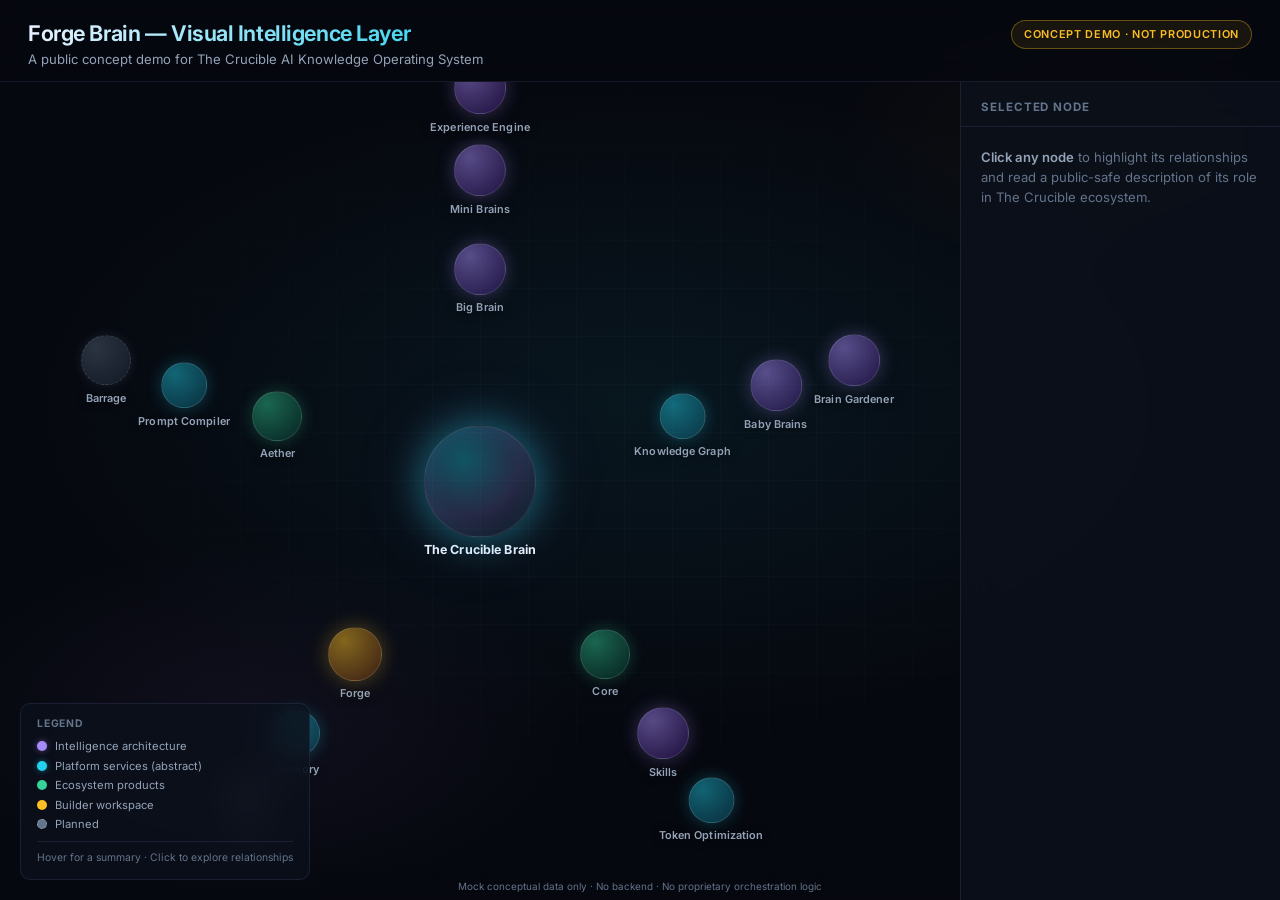
==== demo/index.html @ e29cde66 "docs: add Claude application visual package Co-authored-by: Cursor <cursoragent@cursor.com>" ====
<!DOCTYPE html>
<html lang="en">
<head>
  <meta charset="UTF-8" />
  <meta name="viewport" content="width=device-width, initial-scale=1.0" />
  <meta name="description" content="Forge Brain — public concept demo for The Crucible AI Knowledge Operating System. Front-end visualization only." />
  <title>Forge Brain — Visual Intelligence Layer</title>
  <link rel="preconnect" href="https://fonts.googleapis.com" />
  <link rel="preconnect" href="https://fonts.gstatic.com" crossorigin />
  <link href="https://fonts.googleapis.com/css2?family=Inter:wght@400;500;600;700&display=swap" rel="stylesheet" />
  <link rel="stylesheet" href="styles.css" />
</head>
<body>
  <div class="bg-atmosphere" aria-hidden="true"></div>
  <div class="bg-grid" aria-hidden="true"></div>

  <div class="app">
    <header class="header">
      <div class="header-text">
        <h1>Forge Brain — Visual Intelligence Layer</h1>
        <p class="subtitle">A public concept demo for The Crucible AI Knowledge Operating System</p>
      </div>
      <span class="concept-badge">Concept Demo · Not Production</span>
    </header>

    <main class="main">
      <section class="graph-wrap" id="graph-wrap" aria-label="Crucible Brain knowledge graph">
        <svg id="graph-svg" aria-hidden="true"></svg>
        <div id="nodes-layer"></div>

        <aside class="legend" aria-label="Legend">
          <h3>Legend</h3>
          <div class="legend-items">
            <div class="legend-item"><span class="legend-swatch intelligence"></span> Intelligence architecture</div>
            <div class="legend-item"><span class="legend-swatch services"></span> Platform services (abstract)</div>
            <div class="legend-item"><span class="legend-swatch products"></span> Ecosystem products</div>
            <div class="legend-item"><span class="legend-swatch visual"></span> Builder workspace</div>
            <div class="legend-item"><span class="legend-swatch planned"></span> Planned</div>
          </div>
          <p class="legend-hint">Hover for a summary · Click to explore relationships</p>
        </aside>

        <p class="footer-strip">Mock conceptual data only · No backend · No proprietary orchestration logic</p>
      </section>

      <aside class="panel" aria-label="Node details">
        <div class="panel-header">
          <h2>Selected Node</h2>
        </div>
        <div class="panel-body">
          <div class="panel-empty" id="panel-empty">
            <strong>Click any node</strong> to highlight its relationships and read a public-safe description of its role in The Crucible ecosystem.
          </div>
          <div class="panel-content" id="panel-content">
            <span class="panel-category" id="panel-category"></span>
            <h3 class="panel-title" id="panel-title"></h3>
            <p class="panel-desc" id="panel-desc"></p>
            <div class="panel-section">
              <h4>Connected Concepts</h4>
              <ul class="rel-list" id="rel-list"></ul>
            </div>
            <p class="panel-disclaimer">
              This panel describes product vision at a high level. Implementation details, orchestration logic, and production systems are not included in this public demo.
            </p>
          </div>
        </div>
      </aside>
    </main>
  </div>

  <div class="tooltip" id="tooltip" role="tooltip"></div>
  <script src="script.js"></script>
</body>
</html>
---- demo/styles.css ----
:root {
  --bg-deep: #06080f;
  --bg-panel: rgba(12, 16, 28, 0.82);
  --bg-panel-border: rgba(120, 140, 200, 0.14);
  --text-primary: #eef2ff;
  --text-secondary: #94a3b8;
  --text-muted: #64748b;
  --accent-cyan: #22d3ee;
  --accent-violet: #a78bfa;
  --accent-amber: #fbbf24;
  --accent-rose: #fb7185;
  --accent-emerald: #34d399;
  --glow-cyan: rgba(34, 211, 238, 0.45);
  --glow-violet: rgba(167, 139, 250, 0.45);
  --font-sans: "Inter", ui-sans-serif, system-ui, -apple-system, sans-serif;
  --font-mono: "JetBrains Mono", ui-monospace, monospace;
}

*,
*::before,
*::after {
  box-sizing: border-box;
  margin: 0;
  padding: 0;
}

html,
body {
  height: 100%;
  overflow: hidden;
}

body {
  font-family: var(--font-sans);
  background: var(--bg-deep);
  color: var(--text-primary);
  -webkit-font-smoothing: antialiased;
}

/* Background atmosphere */
.bg-atmosphere {
  position: fixed;
  inset: 0;
  z-index: 0;
  background:
    radial-gradient(ellipse 80% 60% at 50% 45%, rgba(34, 211, 238, 0.07) 0%, transparent 60%),
    radial-gradient(ellipse 50% 40% at 20% 80%, rgba(167, 139, 250, 0.06) 0%, transparent 50%),
    radial-gradient(ellipse 40% 30% at 85% 15%, rgba(251, 191, 36, 0.04) 0%, transparent 50%),
    var(--bg-deep);
  pointer-events: none;
}

.bg-grid {
  position: fixed;
  inset: 0;
  z-index: 0;
  background-image:
    linear-gradient(rgba(148, 163, 184, 0.03) 1px, transparent 1px),
    linear-gradient(90deg, rgba(148, 163, 184, 0.03) 1px, transparent 1px);
  background-size: 48px 48px;
  mask-image: radial-gradient(ellipse 70% 70% at 50% 50%, black 20%, transparent 75%);
  pointer-events: none;
}

.app {
  position: relative;
  z-index: 1;
  display: grid;
  grid-template-rows: auto 1fr;
  height: 100vh;
}

/* Header */
.header {
  display: flex;
  align-items: flex-start;
  justify-content: space-between;
  gap: 1.5rem;
  padding: 1.25rem 1.75rem 0.75rem;
  border-bottom: 1px solid var(--bg-panel-border);
  backdrop-filter: blur(12px);
  background: rgba(6, 8, 15, 0.6);
}

.header-text h1 {
  font-size: 1.35rem;
  font-weight: 650;
  letter-spacing: -0.02em;
  background: linear-gradient(135deg, var(--text-primary) 0%, var(--accent-cyan) 100%);
  -webkit-background-clip: text;
  -webkit-text-fill-color: transparent;
  background-clip: text;
}

.header-text .subtitle {
  margin-top: 0.25rem;
  font-size: 0.82rem;
  color: var(--text-secondary);
  max-width: 36rem;
  line-height: 1.45;
}

.concept-badge {
  flex-shrink: 0;
  padding: 0.4rem 0.75rem;
  border-radius: 999px;
  font-size: 0.68rem;
  font-weight: 600;
  letter-spacing: 0.06em;
  text-transform: uppercase;
  color: var(--accent-amber);
  border: 1px solid rgba(251, 191, 36, 0.35);
  background: rgba(251, 191, 36, 0.08);
}

/* Main layout */
.main {
  display: grid;
  grid-template-columns: 1fr 320px;
  min-height: 0;
  overflow: hidden;
}

/* Graph area */
.graph-wrap {
  position: relative;
  min-height: 0;
  overflow: hidden;
}

#graph-svg {
  position: absolute;
  inset: 0;
  width: 100%;
  height: 100%;
  pointer-events: none;
}

.graph-svg line {
  stroke: rgba(148, 163, 184, 0.12);
  stroke-width: 1;
  transition: stroke 0.35s ease, stroke-width 0.35s ease, opacity 0.35s ease;
}

.graph-svg line.highlighted {
  stroke: var(--accent-cyan);
  stroke-width: 1.5;
  opacity: 0.85;
  filter: drop-shadow(0 0 4px var(--glow-cyan));
}

.graph-svg line.dimmed {
  opacity: 0.06;
}

#nodes-layer {
  position: absolute;
  inset: 0;
}

/* Nodes */
.node {
  position: absolute;
  transform: translate(-50%, -50%);
  cursor: pointer;
  z-index: 2;
  transition: z-index 0s;
}

.node.selected {
  z-index: 10;
}

.node-inner {
  position: relative;
  display: flex;
  flex-direction: column;
  align-items: center;
  gap: 0.35rem;
  transition: transform 0.35s cubic-bezier(0.34, 1.56, 0.64, 1);
}

.node:hover .node-inner,
.node.selected .node-inner {
  transform: scale(1.08);
}

.node-orb {
  position: relative;
  border-radius: 50%;
  display: flex;
  align-items: center;
  justify-content: center;
  border: 1px solid rgba(255, 255, 255, 0.12);
  transition: box-shadow 0.35s ease, border-color 0.35s ease;
}

.node-orb::before {
  content: "";
  position: absolute;
  inset: -4px;
  border-radius: 50%;
  opacity: 0;
  transition: opacity 0.35s ease;
}

.node:hover .node-orb::before,
.node.selected .node-orb::before {
  opacity: 1;
}

.node-label {
  font-size: 0.68rem;
  font-weight: 600;
  text-align: center;
  color: var(--text-secondary);
  white-space: nowrap;
  letter-spacing: 0.01em;
  transition: color 0.3s ease;
  text-shadow: 0 1px 8px rgba(0, 0, 0, 0.8);
}

.node:hover .node-label,
.node.selected .node-label {
  color: var(--text-primary);
}

.node.dimmed {
  opacity: 0.28;
  pointer-events: none;
}

.node.dimmed .node-inner {
  transform: scale(0.92);
}

/* Center hub */
.node.hub .node-orb {
  width: 112px;
  height: 112px;
  background: radial-gradient(circle at 35% 30%, rgba(34, 211, 238, 0.35), rgba(167, 139, 250, 0.2) 55%, rgba(6, 8, 15, 0.9) 100%);
  box-shadow:
    0 0 40px var(--glow-cyan),
    0 0 80px rgba(167, 139, 250, 0.15),
    inset 0 0 24px rgba(34, 211, 238, 0.12);
  animation: hub-pulse 4s ease-in-out infinite;
}

.node.hub .node-orb::before {
  box-shadow: 0 0 30px var(--glow-violet);
}

.node.hub .node-label {
  font-size: 0.78rem;
  font-weight: 700;
  color: var(--text-primary);
  max-width: 140px;
  white-space: normal;
  line-height: 1.25;
}

@keyframes hub-pulse {
  0%, 100% { box-shadow: 0 0 40px var(--glow-cyan), 0 0 80px rgba(167, 139, 250, 0.15), inset 0 0 24px rgba(34, 211, 238, 0.12); }
  50% { box-shadow: 0 0 55px var(--glow-cyan), 0 0 100px rgba(167, 139, 250, 0.22), inset 0 0 32px rgba(34, 211, 238, 0.18); }
}

/* Category sizes & colors */
.node.intelligence .node-orb {
  width: 52px;
  height: 52px;
  background: radial-gradient(circle at 30% 25%, rgba(167, 139, 250, 0.5), rgba(76, 29, 149, 0.35) 100%);
  box-shadow: 0 0 18px rgba(167, 139, 250, 0.3);
}

.node.intelligence .node-orb::before {
  box-shadow: 0 0 16px var(--glow-violet);
}

.node.services .node-orb {
  width: 46px;
  height: 46px;
  background: radial-gradient(circle at 30% 25%, rgba(34, 211, 238, 0.45), rgba(14, 116, 144, 0.35) 100%);
  box-shadow: 0 0 16px rgba(34, 211, 238, 0.25);
}

.node.services .node-orb::before {
  box-shadow: 0 0 14px var(--glow-cyan);
}

.node.products .node-orb {
  width: 50px;
  height: 50px;
  background: radial-gradient(circle at 30% 25%, rgba(52, 211, 153, 0.45), rgba(6, 78, 59, 0.35) 100%);
  box-shadow: 0 0 16px rgba(52, 211, 153, 0.25);
}

.node.products .node-orb::before {
  box-shadow: 0 0 14px rgba(52, 211, 153, 0.4);
}

.node.products.planned .node-orb {
  background: radial-gradient(circle at 30% 25%, rgba(100, 116, 139, 0.4), rgba(30, 41, 59, 0.5) 100%);
  box-shadow: 0 0 12px rgba(100, 116, 139, 0.2);
  border-style: dashed;
}

.node.visual .node-orb {
  width: 54px;
  height: 54px;
  background: radial-gradient(circle at 30% 25%, rgba(251, 191, 36, 0.5), rgba(146, 64, 14, 0.35) 100%);
  box-shadow: 0 0 20px rgba(251, 191, 36, 0.3);
}

.node.visual .node-orb::before {
  box-shadow: 0 0 16px rgba(251, 191, 36, 0.35);
}

.node.selected .node-orb {
  border-color: rgba(255, 255, 255, 0.35);
}

/* Float animation */
.node.float-a { animation: float-a 7s ease-in-out infinite; }
.node.float-b { animation: float-b 8.5s ease-in-out infinite; }
.node.float-c { animation: float-c 6.5s ease-in-out infinite; }

@keyframes float-a {
  0%, 100% { margin-top: 0; margin-left: 0; }
  50% { margin-top: -6px; margin-left: 4px; }
}

@keyframes float-b {
  0%, 100% { margin-top: 0; margin-left: 0; }
  50% { margin-top: 5px; margin-left: -5px; }
}

@keyframes float-c {
  0%, 100% { margin-top: 0; margin-left: 0; }
  33% { margin-top: -4px; margin-left: -3px; }
  66% { margin-top: 4px; margin-left: 3px; }
}

/* Tooltip */
.tooltip {
  position: fixed;
  z-index: 100;
  max-width: 260px;
  padding: 0.6rem 0.85rem;
  border-radius: 8px;
  font-size: 0.75rem;
  line-height: 1.45;
  color: var(--text-primary);
  background: rgba(15, 20, 35, 0.95);
  border: 1px solid var(--bg-panel-border);
  box-shadow: 0 8px 32px rgba(0, 0, 0, 0.5);
  pointer-events: none;
  opacity: 0;
  transform: translateY(4px);
  transition: opacity 0.2s ease, transform 0.2s ease;
}

.tooltip.visible {
  opacity: 1;
  transform: translateY(0);
}

/* Legend */
.legend {
  position: absolute;
  bottom: 1.25rem;
  left: 1.25rem;
  z-index: 5;
  padding: 0.85rem 1rem;
  border-radius: 10px;
  background: var(--bg-panel);
  border: 1px solid var(--bg-panel-border);
  backdrop-filter: blur(16px);
  font-size: 0.7rem;
}

.legend h3 {
  font-size: 0.65rem;
  font-weight: 700;
  text-transform: uppercase;
  letter-spacing: 0.08em;
  color: var(--text-muted);
  margin-bottom: 0.55rem;
}

.legend-items {
  display: flex;
  flex-direction: column;
  gap: 0.35rem;
}

.legend-item {
  display: flex;
  align-items: center;
  gap: 0.5rem;
  color: var(--text-secondary);
}

.legend-swatch {
  width: 10px;
  height: 10px;
  border-radius: 50%;
  flex-shrink: 0;
}

.legend-swatch.intelligence { background: var(--accent-violet); box-shadow: 0 0 6px var(--glow-violet); }
.legend-swatch.services { background: var(--accent-cyan); box-shadow: 0 0 6px var(--glow-cyan); }
.legend-swatch.products { background: var(--accent-emerald); }
.legend-swatch.visual { background: var(--accent-amber); }
.legend-swatch.planned { background: var(--text-muted); border: 1px dashed rgba(255,255,255,0.3); }

.legend-hint {
  margin-top: 0.6rem;
  padding-top: 0.55rem;
  border-top: 1px solid var(--bg-panel-border);
  color: var(--text-muted);
  font-size: 0.65rem;
  line-height: 1.4;
}

/* Side panel */
.panel {
  display: flex;
  flex-direction: column;
  border-left: 1px solid var(--bg-panel-border);
  background: var(--bg-panel);
  backdrop-filter: blur(20px);
  min-height: 0;
  overflow: hidden;
}

.panel-header {
  padding: 1.1rem 1.25rem 0.75rem;
  border-bottom: 1px solid var(--bg-panel-border);
}

.panel-header h2 {
  font-size: 0.72rem;
  font-weight: 700;
  text-transform: uppercase;
  letter-spacing: 0.08em;
  color: var(--text-muted);
}

.panel-body {
  flex: 1;
  overflow-y: auto;
  padding: 1.25rem;
}

.panel-empty {
  color: var(--text-muted);
  font-size: 0.82rem;
  line-height: 1.55;
}

.panel-empty strong {
  color: var(--text-secondary);
  font-weight: 600;
}

.panel-content {
  display: none;
}

.panel-content.active {
  display: block;
  animation: panel-in 0.35s ease;
}

@keyframes panel-in {
  from { opacity: 0; transform: translateY(6px); }
  to { opacity: 1; transform: translateY(0); }
}

.panel-category {
  display: inline-block;
  padding: 0.2rem 0.55rem;
  border-radius: 4px;
  font-size: 0.62rem;
  font-weight: 700;
  text-transform: uppercase;
  letter-spacing: 0.06em;
  margin-bottom: 0.65rem;
}

.panel-category.intelligence { background: rgba(167, 139, 250, 0.15); color: var(--accent-violet); }
.panel-category.services { background: rgba(34, 211, 238, 0.12); color: var(--accent-cyan); }
.panel-category.products { background: rgba(52, 211, 153, 0.12); color: var(--accent-emerald); }
.panel-category.visual { background: rgba(251, 191, 36, 0.12); color: var(--accent-amber); }
.panel-category.hub { background: rgba(34, 211, 238, 0.12); color: var(--accent-cyan); }

.panel-title {
  font-size: 1.15rem;
  font-weight: 650;
  letter-spacing: -0.02em;
  margin-bottom: 0.75rem;
}

.panel-desc {
  font-size: 0.82rem;
  line-height: 1.6;
  color: var(--text-secondary);
  margin-bottom: 1.25rem;
}

.panel-section h4 {
  font-size: 0.68rem;
  font-weight: 700;
  text-transform: uppercase;
  letter-spacing: 0.07em;
  color: var(--text-muted);
  margin-bottom: 0.5rem;
}

.rel-list {
  list-style: none;
  display: flex;
  flex-direction: column;
  gap: 0.35rem;
}

.rel-list li button {
  width: 100%;
  text-align: left;
  padding: 0.45rem 0.65rem;
  border-radius: 6px;
  border: 1px solid var(--bg-panel-border);
  background: rgba(255, 255, 255, 0.03);
  color: var(--text-secondary);
  font-size: 0.78rem;
  font-family: inherit;
  cursor: pointer;
  transition: background 0.2s ease, border-color 0.2s ease, color 0.2s ease;
}

.rel-list li button:hover {
  background: rgba(34, 211, 238, 0.08);
  border-color: rgba(34, 211, 238, 0.25);
  color: var(--text-primary);
}

.panel-disclaimer {
  margin-top: 1.25rem;
  padding: 0.65rem 0.75rem;
  border-radius: 6px;
  font-size: 0.68rem;
  line-height: 1.45;
  color: var(--text-muted);
  background: rgba(251, 191, 36, 0.06);
  border: 1px solid rgba(251, 191, 36, 0.15);
}

/* Footer strip */
.footer-strip {
  position: absolute;
  bottom: 0;
  right: 0;
  left: 320px;
  padding: 0.5rem 1.25rem;
  text-align: center;
  font-size: 0.62rem;
  color: var(--text-muted);
  background: linear-gradient(transparent, rgba(6, 8, 15, 0.8));
  pointer-events: none;
}

/* Responsive */
@media (max-width: 900px) {
  .main {
    grid-template-columns: 1fr;
    grid-template-rows: 1fr auto;
  }

  .panel {
    border-left: none;
    border-top: 1px solid var(--bg-panel-border);
    max-height: 38vh;
  }

  .legend {
    bottom: auto;
    top: 0.75rem;
    left: 0.75rem;
    padding: 0.6rem 0.75rem;
  }

  .footer-strip {
    left: 0;
  }

  .header {
    flex-direction: column;
    gap: 0.75rem;
  }
}
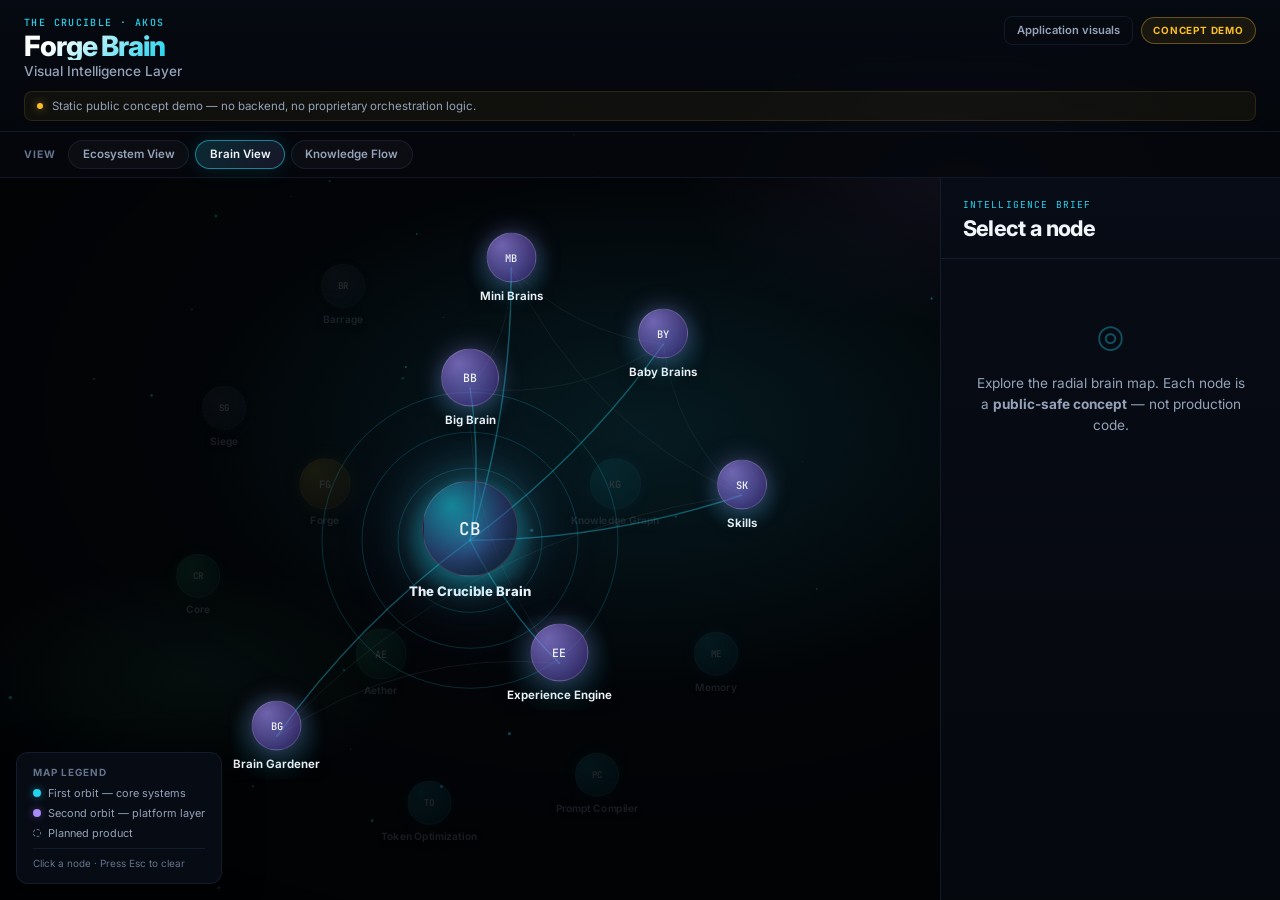
==== commit bdc86e10: "feat(demo): polish interactive Crucible Brain concept visualization Co-authored-by: Cursor <cursorag" ====
--- a/demo/index.html
+++ b/demo/index.html
@@ -1,74 +1,119 @@
 <!DOCTYPE html>
 <html lang="en">
-<head>
-  <meta charset="UTF-8" />
-  <meta name="viewport" content="width=device-width, initial-scale=1.0" />
-  <meta name="description" content="Forge Brain — public concept demo for The Crucible AI Knowledge Operating System. Front-end visualization only." />
-  <title>Forge Brain — Visual Intelligence Layer</title>
-  <link rel="preconnect" href="https://fonts.googleapis.com" />
-  <link rel="preconnect" href="https://fonts.gstatic.com" crossorigin />
-  <link href="https://fonts.googleapis.com/css2?family=Inter:wght@400;500;600;700&display=swap" rel="stylesheet" />
-  <link rel="stylesheet" href="styles.css" />
-</head>
-<body>
-  <div class="bg-atmosphere" aria-hidden="true"></div>
-  <div class="bg-grid" aria-hidden="true"></div>
+  <head>
+    <meta charset="UTF-8" />
+    <meta name="viewport" content="width=device-width, initial-scale=1.0" />
+    <meta
+      name="description"
+      content="Forge Brain — premium public concept demo for The Crucible AI Knowledge Operating System."
+    />
+    <title>Forge Brain — Visual Intelligence Layer</title>
+    <link rel="preconnect" href="https://fonts.googleapis.com" />
+    <link rel="preconnect" href="https://fonts.gstatic.com" crossorigin />
+    <link
+      href="https://fonts.googleapis.com/css2?family=Inter:wght@400;500;600;700;800&family=JetBrains+Mono:wght@500&display=swap"
+      rel="stylesheet"
+    />
+    <link rel="stylesheet" href="styles.css" />
+  </head>
+  <body>
+    <canvas id="particles" aria-hidden="true"></canvas>
+    <div class="bg-vignette" aria-hidden="true"></div>
+    <div class="bg-neural" aria-hidden="true"></div>
 
-  <div class="app">
-    <header class="header">
-      <div class="header-text">
-        <h1>Forge Brain — Visual Intelligence Layer</h1>
-        <p class="subtitle">A public concept demo for The Crucible AI Knowledge Operating System</p>
-      </div>
-      <span class="concept-badge">Concept Demo · Not Production</span>
-    </header>
-
-    <main class="main">
-      <section class="graph-wrap" id="graph-wrap" aria-label="Crucible Brain knowledge graph">
-        <svg id="graph-svg" aria-hidden="true"></svg>
-        <div id="nodes-layer"></div>
-
-        <aside class="legend" aria-label="Legend">
-          <h3>Legend</h3>
-          <div class="legend-items">
-            <div class="legend-item"><span class="legend-swatch intelligence"></span> Intelligence architecture</div>
-            <div class="legend-item"><span class="legend-swatch services"></span> Platform services (abstract)</div>
-            <div class="legend-item"><span class="legend-swatch products"></span> Ecosystem products</div>
-            <div class="legend-item"><span class="legend-swatch visual"></span> Builder workspace</div>
-            <div class="legend-item"><span class="legend-swatch planned"></span> Planned</div>
+    <div class="app">
+      <header class="hero">
+        <div class="hero-top">
+          <div class="hero-brand">
+            <span class="hero-eyebrow">The Crucible · AKOS</span>
+            <h1>Forge Brain</h1>
+            <p class="hero-tagline">Visual Intelligence Layer</p>
           </div>
-          <p class="legend-hint">Hover for a summary · Click to explore relationships</p>
-        </aside>
-
-        <p class="footer-strip">Mock conceptual data only · No backend · No proprietary orchestration logic</p>
-      </section>
-
-      <aside class="panel" aria-label="Node details">
-        <div class="panel-header">
-          <h2>Selected Node</h2>
-        </div>
-        <div class="panel-body">
-          <div class="panel-empty" id="panel-empty">
-            <strong>Click any node</strong> to highlight its relationships and read a public-safe description of its role in The Crucible ecosystem.
-          </div>
-          <div class="panel-content" id="panel-content">
-            <span class="panel-category" id="panel-category"></span>
-            <h3 class="panel-title" id="panel-title"></h3>
-            <p class="panel-desc" id="panel-desc"></p>
-            <div class="panel-section">
-              <h4>Connected Concepts</h4>
-              <ul class="rel-list" id="rel-list"></ul>
-            </div>
-            <p class="panel-disclaimer">
-              This panel describes product vision at a high level. Implementation details, orchestration logic, and production systems are not included in this public demo.
-            </p>
+          <div class="hero-meta">
+            <a class="hero-link" href="../docs/visuals/claude-application/README.md">Application visuals</a>
+            <span class="hero-badge">Concept Demo</span>
           </div>
         </div>
-      </aside>
-    </main>
-  </div>
+        <div class="notice-bar" role="note">
+          <span class="notice-dot" aria-hidden="true"></span>
+          Static public concept demo — no backend, no proprietary orchestration logic.
+        </div>
+      </header>
 
-  <div class="tooltip" id="tooltip" role="tooltip"></div>
-  <script src="script.js"></script>
-</body>
+      <div class="mode-bar" role="toolbar" aria-label="Display mode">
+        <span class="mode-label">View</span>
+        <div class="mode-toggles" id="mode-toggles"></div>
+      </div>
+
+      <main class="stage">
+        <section class="graph-stage" id="graph-stage" aria-label="Crucible Brain radial map">
+          <svg id="graph-svg" aria-hidden="true">
+            <defs>
+              <filter id="edge-glow" x="-50%" y="-50%" width="200%" height="200%">
+                <feGaussianBlur stdDeviation="2.5" result="blur" />
+                <feMerge>
+                  <feMergeNode in="blur" />
+                  <feMergeNode in="SourceGraphic" />
+                </feMerge>
+              </filter>
+              <radialGradient id="hub-glow" cx="50%" cy="50%" r="50%">
+                <stop offset="0%" stop-color="rgba(34,211,238,0.35)" />
+                <stop offset="100%" stop-color="rgba(34,211,238,0)" />
+              </radialGradient>
+            </defs>
+            <g id="pulse-rings"></g>
+            <g id="spoke-layer"></g>
+            <g id="edge-layer"></g>
+          </svg>
+          <div id="nodes-layer"></div>
+
+          <aside class="legend-card" aria-label="Legend">
+            <h3>Map Legend</h3>
+            <ul class="legend-list">
+              <li><span class="dot inner"></span> First orbit — core systems</li>
+              <li><span class="dot outer"></span> Second orbit — platform layer</li>
+              <li><span class="dot planned"></span> Planned product</li>
+            </ul>
+            <p class="legend-tip">Click a node · Press Esc to clear</p>
+          </aside>
+        </section>
+
+        <aside class="sidebar" aria-label="Node details">
+          <div class="sidebar-head">
+            <span class="sidebar-label">Intelligence Brief</span>
+            <h2 id="sidebar-heading">Select a node</h2>
+          </div>
+          <div class="sidebar-body">
+            <div class="sidebar-empty" id="panel-empty">
+              <div class="empty-icon" aria-hidden="true">◎</div>
+              <p>
+                Explore the radial brain map. Each node is a <strong>public-safe concept</strong> —
+                not production code.
+              </p>
+            </div>
+            <div class="sidebar-content" id="panel-content">
+              <div class="badge-row">
+                <span class="cat-badge" id="panel-category"></span>
+                <span class="orbit-badge" id="panel-orbit"></span>
+              </div>
+              <h3 class="node-title" id="panel-title"></h3>
+              <p class="node-desc" id="panel-desc"></p>
+              <div class="conn-section">
+                <h4>Connected concepts</h4>
+                <div class="pill-row" id="rel-list"></div>
+              </div>
+              <div class="boundary-note">
+                <strong>Public showcase boundary.</strong> Proprietary retrieval, prompt compiler
+                internals, embeddings, ranking, and production memory logic are not represented
+                here.
+              </div>
+            </div>
+          </div>
+        </aside>
+      </main>
+    </div>
+
+    <div class="tooltip" id="tooltip" role="tooltip"></div>
+    <script src="script.js"></script>
+  </body>
 </html>
--- a/demo/styles.css
+++ b/demo/styles.css
@@ -1,19 +1,17 @@
 :root {
-  --bg-deep: #06080f;
-  --bg-panel: rgba(12, 16, 28, 0.82);
-  --bg-panel-border: rgba(120, 140, 200, 0.14);
-  --text-primary: #eef2ff;
-  --text-secondary: #94a3b8;
-  --text-muted: #64748b;
-  --accent-cyan: #22d3ee;
-  --accent-violet: #a78bfa;
-  --accent-amber: #fbbf24;
-  --accent-rose: #fb7185;
-  --accent-emerald: #34d399;
-  --glow-cyan: rgba(34, 211, 238, 0.45);
-  --glow-violet: rgba(167, 139, 250, 0.45);
-  --font-sans: "Inter", ui-sans-serif, system-ui, -apple-system, sans-serif;
-  --font-mono: "JetBrains Mono", ui-monospace, monospace;
+  --bg: #030508;
+  --surface: rgba(8, 12, 22, 0.92);
+  --border: rgba(100, 130, 200, 0.14);
+  --text: #f1f5f9;
+  --muted: #94a3b8;
+  --dim: #64748b;
+  --cyan: #22d3ee;
+  --violet: #a78bfa;
+  --amber: #fbbf24;
+  --emerald: #34d399;
+  --rose: #fb7185;
+  --font: "Inter", system-ui, sans-serif;
+  --mono: "JetBrains Mono", monospace;
 }
 
 *,
@@ -31,34 +29,35 @@
 }
 
 body {
-  font-family: var(--font-sans);
-  background: var(--bg-deep);
-  color: var(--text-primary);
+  font-family: var(--font);
+  background: var(--bg);
+  color: var(--text);
   -webkit-font-smoothing: antialiased;
 }
 
-/* Background atmosphere */
-.bg-atmosphere {
+#particles {
+  position: fixed;
+  inset: 0;
+  z-index: 0;
+  pointer-events: none;
+}
+
+.bg-vignette {
+  position: fixed;
+  inset: 0;
+  z-index: 0;
+  background: radial-gradient(ellipse 90% 80% at 50% 45%, transparent 30%, rgba(0, 0, 0, 0.65) 100%);
+  pointer-events: none;
+}
+
+.bg-neural {
   position: fixed;
   inset: 0;
   z-index: 0;
   background:
-    radial-gradient(ellipse 80% 60% at 50% 45%, rgba(34, 211, 238, 0.07) 0%, transparent 60%),
-    radial-gradient(ellipse 50% 40% at 20% 80%, rgba(167, 139, 250, 0.06) 0%, transparent 50%),
-    radial-gradient(ellipse 40% 30% at 85% 15%, rgba(251, 191, 36, 0.04) 0%, transparent 50%),
-    var(--bg-deep);
-  pointer-events: none;
-}
-
-.bg-grid {
-  position: fixed;
-  inset: 0;
-  z-index: 0;
-  background-image:
-    linear-gradient(rgba(148, 163, 184, 0.03) 1px, transparent 1px),
-    linear-gradient(90deg, rgba(148, 163, 184, 0.03) 1px, transparent 1px);
-  background-size: 48px 48px;
-  mask-image: radial-gradient(ellipse 70% 70% at 50% 50%, black 20%, transparent 75%);
+    radial-gradient(ellipse 55% 45% at 50% 48%, rgba(34, 211, 238, 0.11) 0%, transparent 65%),
+    radial-gradient(ellipse 40% 30% at 75% 20%, rgba(167, 139, 250, 0.08) 0%, transparent 55%),
+    radial-gradient(ellipse 35% 25% at 15% 75%, rgba(52, 211, 153, 0.05) 0%, transparent 50%);
   pointer-events: none;
 }
 
@@ -66,63 +65,180 @@
   position: relative;
   z-index: 1;
   display: grid;
-  grid-template-rows: auto 1fr;
+  grid-template-rows: auto auto 1fr;
   height: 100vh;
 }
 
-/* Header */
-.header {
-  display: flex;
+/* Hero */
+.hero {
+  padding: 1rem 1.5rem 0.65rem;
+  border-bottom: 1px solid var(--border);
+  background: linear-gradient(180deg, rgba(6, 10, 18, 0.95) 0%, rgba(6, 10, 18, 0.6) 100%);
+  backdrop-filter: blur(16px);
+}
+
+.hero-top {
+  display: flex;
+  justify-content: space-between;
   align-items: flex-start;
-  justify-content: space-between;
-  gap: 1.5rem;
-  padding: 1.25rem 1.75rem 0.75rem;
-  border-bottom: 1px solid var(--bg-panel-border);
-  backdrop-filter: blur(12px);
-  background: rgba(6, 8, 15, 0.6);
-}
-
-.header-text h1 {
-  font-size: 1.35rem;
-  font-weight: 650;
-  letter-spacing: -0.02em;
-  background: linear-gradient(135deg, var(--text-primary) 0%, var(--accent-cyan) 100%);
+  gap: 1rem;
+  margin-bottom: 0.75rem;
+}
+
+.hero-eyebrow {
+  display: block;
+  font-family: var(--mono);
+  font-size: 0.62rem;
+  font-weight: 500;
+  letter-spacing: 0.14em;
+  text-transform: uppercase;
+  color: var(--cyan);
+  margin-bottom: 0.2rem;
+}
+
+.hero-brand h1 {
+  font-size: 1.75rem;
+  font-weight: 800;
+  letter-spacing: -0.04em;
+  line-height: 1;
+  background: linear-gradient(135deg, #fff 20%, var(--cyan) 90%);
   -webkit-background-clip: text;
   -webkit-text-fill-color: transparent;
   background-clip: text;
 }
 
-.header-text .subtitle {
-  margin-top: 0.25rem;
-  font-size: 0.82rem;
-  color: var(--text-secondary);
-  max-width: 36rem;
-  line-height: 1.45;
-}
-
-.concept-badge {
+.hero-tagline {
+  margin-top: 0.15rem;
+  font-size: 0.85rem;
+  color: var(--muted);
+  font-weight: 500;
+}
+
+.hero-meta {
+  display: flex;
+  align-items: center;
+  gap: 0.5rem;
   flex-shrink: 0;
+}
+
+.hero-link {
+  font-size: 0.7rem;
+  font-weight: 600;
+  color: var(--muted);
+  text-decoration: none;
   padding: 0.4rem 0.75rem;
+  border-radius: 8px;
+  border: 1px solid var(--border);
+  transition: all 0.2s ease;
+}
+
+.hero-link:hover {
+  color: var(--text);
+  border-color: rgba(34, 211, 238, 0.4);
+  background: rgba(34, 211, 238, 0.06);
+}
+
+.hero-badge {
+  font-size: 0.62rem;
+  font-weight: 700;
+  letter-spacing: 0.08em;
+  text-transform: uppercase;
+  padding: 0.4rem 0.7rem;
   border-radius: 999px;
-  font-size: 0.68rem;
-  font-weight: 600;
-  letter-spacing: 0.06em;
-  text-transform: uppercase;
-  color: var(--accent-amber);
+  color: var(--amber);
   border: 1px solid rgba(251, 191, 36, 0.35);
   background: rgba(251, 191, 36, 0.08);
 }
 
-/* Main layout */
-.main {
+.notice-bar {
+  display: flex;
+  align-items: center;
+  gap: 0.55rem;
+  padding: 0.45rem 0.75rem;
+  border-radius: 8px;
+  font-size: 0.72rem;
+  color: var(--muted);
+  background: rgba(251, 191, 36, 0.05);
+  border: 1px solid rgba(251, 191, 36, 0.12);
+}
+
+.notice-dot {
+  width: 6px;
+  height: 6px;
+  border-radius: 50%;
+  background: var(--amber);
+  box-shadow: 0 0 8px rgba(251, 191, 36, 0.6);
+  animation: blink 2.5s ease-in-out infinite;
+}
+
+@keyframes blink {
+  0%,
+  100% {
+    opacity: 1;
+  }
+  50% {
+    opacity: 0.35;
+  }
+}
+
+/* Mode bar */
+.mode-bar {
+  display: flex;
+  align-items: center;
+  gap: 0.75rem;
+  padding: 0.5rem 1.5rem;
+  border-bottom: 1px solid var(--border);
+  background: rgba(5, 8, 14, 0.85);
+}
+
+.mode-label {
+  font-size: 0.65rem;
+  font-weight: 700;
+  text-transform: uppercase;
+  letter-spacing: 0.1em;
+  color: var(--dim);
+}
+
+.mode-toggles {
+  display: flex;
+  gap: 0.35rem;
+  flex-wrap: wrap;
+}
+
+.mode-toggles button {
+  font-family: var(--font);
+  font-size: 0.72rem;
+  font-weight: 600;
+  padding: 0.38rem 0.85rem;
+  border-radius: 999px;
+  border: 1px solid var(--border);
+  background: rgba(255, 255, 255, 0.03);
+  color: var(--muted);
+  cursor: pointer;
+  transition: all 0.22s ease;
+}
+
+.mode-toggles button:hover {
+  color: var(--text);
+  border-color: rgba(34, 211, 238, 0.35);
+}
+
+.mode-toggles button.active {
+  color: var(--text);
+  border-color: rgba(34, 211, 238, 0.55);
+  background: linear-gradient(135deg, rgba(34, 211, 238, 0.18), rgba(167, 139, 250, 0.12));
+  box-shadow: 0 0 20px rgba(34, 211, 238, 0.15);
+}
+
+/* Stage */
+.stage {
   display: grid;
-  grid-template-columns: 1fr 320px;
+  grid-template-columns: 1fr 340px;
   min-height: 0;
   overflow: hidden;
 }
 
-/* Graph area */
-.graph-wrap {
+.graph-stage {
   position: relative;
   min-height: 0;
   overflow: hidden;
@@ -136,21 +252,87 @@
   pointer-events: none;
 }
 
-.graph-svg line {
-  stroke: rgba(148, 163, 184, 0.12);
+.pulse-ring {
+  fill: none;
+  stroke: rgba(34, 211, 238, 0.2);
   stroke-width: 1;
-  transition: stroke 0.35s ease, stroke-width 0.35s ease, opacity 0.35s ease;
-}
-
-.graph-svg line.highlighted {
-  stroke: var(--accent-cyan);
-  stroke-width: 1.5;
+  transform-origin: center;
+  transform-box: fill-box;
+}
+
+.pulse-1 {
+  animation: pulse-expand 4s ease-out infinite;
+}
+.pulse-2 {
+  animation: pulse-expand 4s ease-out infinite 1.3s;
+}
+.pulse-3 {
+  animation: pulse-expand 4s ease-out infinite 2.6s;
+}
+
+@keyframes pulse-expand {
+  0% {
+    stroke-opacity: 0.55;
+    transform: scale(0.85);
+  }
+  100% {
+    stroke-opacity: 0;
+    transform: scale(1.35);
+  }
+}
+
+.hub-glow-disc {
+  animation: hub-breathe 5s ease-in-out infinite;
+}
+
+@keyframes hub-breathe {
+  0%,
+  100% {
+    opacity: 0.7;
+  }
+  50% {
+    opacity: 1;
+  }
+}
+
+.spoke,
+.edge {
+  fill: none;
+  stroke-linecap: round;
+  transition:
+    stroke 0.35s ease,
+    stroke-width 0.35s ease,
+    opacity 0.35s ease;
+}
+
+.spoke {
+  stroke: rgba(148, 163, 184, 0.08);
+  stroke-width: 1;
+}
+
+.edge {
+  stroke: rgba(148, 163, 184, 0.1);
+  stroke-width: 1;
+}
+
+.spoke.edge-hot,
+.edge.edge-hot {
+  stroke: var(--cyan);
+  stroke-width: 2.2;
+  opacity: 1;
+  filter: url(#edge-glow);
+}
+
+.spoke.edge-warm,
+.edge.edge-warm {
+  stroke: rgba(34, 211, 238, 0.45);
+  stroke-width: 1.4;
   opacity: 0.85;
-  filter: drop-shadow(0 0 4px var(--glow-cyan));
-}
-
-.graph-svg line.dimmed {
-  opacity: 0.06;
+}
+
+.spoke.edge-dim,
+.edge.edge-dim {
+  opacity: 0.04;
 }
 
 #nodes-layer {
@@ -162,439 +344,520 @@
 .node {
   position: absolute;
   transform: translate(-50%, -50%);
+  background: none;
+  border: none;
+  padding: 0;
   cursor: pointer;
   z-index: 2;
-  transition: z-index 0s;
+  font: inherit;
+  color: inherit;
 }
 
 .node.selected {
-  z-index: 10;
-}
-
-.node-inner {
+  z-index: 20;
+}
+
+.node-card {
   position: relative;
   display: flex;
   flex-direction: column;
   align-items: center;
-  gap: 0.35rem;
-  transition: transform 0.35s cubic-bezier(0.34, 1.56, 0.64, 1);
-}
-
-.node:hover .node-inner,
-.node.selected .node-inner {
-  transform: scale(1.08);
-}
-
-.node-orb {
-  position: relative;
-  border-radius: 50%;
+  gap: 0.45rem;
+  transition: transform 0.35s cubic-bezier(0.34, 1.45, 0.64, 1);
+}
+
+.node-glow {
+  position: absolute;
+  inset: -8px -12px;
+  border-radius: 16px;
+  opacity: 0;
+  transition: opacity 0.3s ease;
+  background: radial-gradient(circle, rgba(34, 211, 238, 0.2), transparent 70%);
+}
+
+.node:hover .node-glow,
+.node.selected .node-glow,
+.node.mode-active .node-glow {
+  opacity: 1;
+}
+
+.node-icon {
   display: flex;
   align-items: center;
   justify-content: center;
-  border: 1px solid rgba(255, 255, 255, 0.12);
-  transition: box-shadow 0.35s ease, border-color 0.35s ease;
-}
-
-.node-orb::before {
-  content: "";
-  position: absolute;
-  inset: -4px;
   border-radius: 50%;
-  opacity: 0;
-  transition: opacity 0.35s ease;
-}
-
-.node:hover .node-orb::before,
-.node.selected .node-orb::before {
-  opacity: 1;
+  font-family: var(--mono);
+  font-weight: 500;
+  border: 1px solid rgba(255, 255, 255, 0.16);
+  position: relative;
+  z-index: 1;
+  transition:
+    box-shadow 0.35s ease,
+    transform 0.35s ease,
+    border-color 0.35s ease;
 }
 
 .node-label {
-  font-size: 0.68rem;
-  font-weight: 600;
+  font-size: 0.72rem;
+  font-weight: 650;
   text-align: center;
-  color: var(--text-secondary);
-  white-space: nowrap;
-  letter-spacing: 0.01em;
-  transition: color 0.3s ease;
-  text-shadow: 0 1px 8px rgba(0, 0, 0, 0.8);
+  color: var(--muted);
+  line-height: 1.2;
+  max-width: 110px;
+  text-shadow: 0 2px 12px rgba(0, 0, 0, 0.9);
+  transition: color 0.25s ease;
+}
+
+.node:hover .node-card,
+.node.selected .node-card,
+.node:focus-visible .node-card {
+  transform: scale(1.1);
 }
 
 .node:hover .node-label,
-.node.selected .node-label {
-  color: var(--text-primary);
-}
-
-.node.dimmed {
-  opacity: 0.28;
+.node.selected .node-label,
+.node.mode-active .node-label {
+  color: var(--text);
+}
+
+.node.dimmed,
+.node.mode-dim {
+  opacity: 0.15;
   pointer-events: none;
 }
 
-.node.dimmed .node-inner {
-  transform: scale(0.92);
-}
-
-/* Center hub */
-.node.hub .node-orb {
-  width: 112px;
-  height: 112px;
-  background: radial-gradient(circle at 35% 30%, rgba(34, 211, 238, 0.35), rgba(167, 139, 250, 0.2) 55%, rgba(6, 8, 15, 0.9) 100%);
+.node.dimmed .node-card,
+.node.mode-dim .node-card {
+  transform: scale(0.88);
+}
+
+/* Hub */
+.node.hub .node-icon {
+  width: 96px;
+  height: 96px;
+  font-size: 1.1rem;
+  background: radial-gradient(circle at 30% 25%, rgba(34, 211, 238, 0.5), rgba(88, 28, 135, 0.35) 55%, rgba(3, 5, 8, 0.95));
   box-shadow:
-    0 0 40px var(--glow-cyan),
-    0 0 80px rgba(167, 139, 250, 0.15),
-    inset 0 0 24px rgba(34, 211, 238, 0.12);
-  animation: hub-pulse 4s ease-in-out infinite;
-}
-
-.node.hub .node-orb::before {
-  box-shadow: 0 0 30px var(--glow-violet);
+    0 0 50px rgba(34, 211, 238, 0.45),
+    0 0 100px rgba(167, 139, 250, 0.2),
+    inset 0 0 30px rgba(34, 211, 238, 0.15);
+  animation: hub-icon-pulse 4s ease-in-out infinite;
 }
 
 .node.hub .node-label {
-  font-size: 0.78rem;
-  font-weight: 700;
-  color: var(--text-primary);
-  max-width: 140px;
-  white-space: normal;
-  line-height: 1.25;
-}
-
-@keyframes hub-pulse {
-  0%, 100% { box-shadow: 0 0 40px var(--glow-cyan), 0 0 80px rgba(167, 139, 250, 0.15), inset 0 0 24px rgba(34, 211, 238, 0.12); }
-  50% { box-shadow: 0 0 55px var(--glow-cyan), 0 0 100px rgba(167, 139, 250, 0.22), inset 0 0 32px rgba(34, 211, 238, 0.18); }
-}
-
-/* Category sizes & colors */
-.node.intelligence .node-orb {
-  width: 52px;
-  height: 52px;
-  background: radial-gradient(circle at 30% 25%, rgba(167, 139, 250, 0.5), rgba(76, 29, 149, 0.35) 100%);
-  box-shadow: 0 0 18px rgba(167, 139, 250, 0.3);
-}
-
-.node.intelligence .node-orb::before {
-  box-shadow: 0 0 16px var(--glow-violet);
-}
-
-.node.services .node-orb {
-  width: 46px;
-  height: 46px;
-  background: radial-gradient(circle at 30% 25%, rgba(34, 211, 238, 0.45), rgba(14, 116, 144, 0.35) 100%);
-  box-shadow: 0 0 16px rgba(34, 211, 238, 0.25);
-}
-
-.node.services .node-orb::before {
-  box-shadow: 0 0 14px var(--glow-cyan);
-}
-
-.node.products .node-orb {
+  font-size: 0.82rem;
+  font-weight: 800;
+  color: var(--text);
+  max-width: 130px;
+}
+
+@keyframes hub-icon-pulse {
+  0%,
+  100% {
+    box-shadow:
+      0 0 50px rgba(34, 211, 238, 0.45),
+      0 0 100px rgba(167, 139, 250, 0.2),
+      inset 0 0 30px rgba(34, 211, 238, 0.15);
+  }
+  50% {
+    box-shadow:
+      0 0 70px rgba(34, 211, 238, 0.6),
+      0 0 120px rgba(167, 139, 250, 0.3),
+      inset 0 0 40px rgba(34, 211, 238, 0.22);
+  }
+}
+
+/* Inner orbit */
+.node.orbit-inner .node-icon {
+  width: 58px;
+  height: 58px;
+  font-size: 0.72rem;
+}
+
+/* Outer orbit */
+.node.orbit-outer .node-icon {
   width: 50px;
   height: 50px;
-  background: radial-gradient(circle at 30% 25%, rgba(52, 211, 153, 0.45), rgba(6, 78, 59, 0.35) 100%);
-  box-shadow: 0 0 16px rgba(52, 211, 153, 0.25);
-}
-
-.node.products .node-orb::before {
-  box-shadow: 0 0 14px rgba(52, 211, 153, 0.4);
-}
-
-.node.products.planned .node-orb {
-  background: radial-gradient(circle at 30% 25%, rgba(100, 116, 139, 0.4), rgba(30, 41, 59, 0.5) 100%);
-  box-shadow: 0 0 12px rgba(100, 116, 139, 0.2);
+  font-size: 0.65rem;
+}
+
+.node.intelligence .node-icon {
+  background: radial-gradient(circle at 30% 25%, rgba(167, 139, 250, 0.65), rgba(76, 29, 149, 0.45));
+  box-shadow: 0 0 24px rgba(167, 139, 250, 0.35);
+}
+
+.node.services .node-icon {
+  background: radial-gradient(circle at 30% 25%, rgba(34, 211, 238, 0.55), rgba(14, 116, 144, 0.45));
+  box-shadow: 0 0 22px rgba(34, 211, 238, 0.3);
+}
+
+.node.products .node-icon {
+  background: radial-gradient(circle at 30% 25%, rgba(52, 211, 153, 0.55), rgba(6, 78, 59, 0.45));
+  box-shadow: 0 0 22px rgba(52, 211, 153, 0.28);
+}
+
+.node.products.planned .node-icon {
+  background: radial-gradient(circle at 30% 25%, rgba(100, 116, 139, 0.5), rgba(30, 41, 59, 0.55));
+  box-shadow: 0 0 14px rgba(100, 116, 139, 0.2);
   border-style: dashed;
 }
 
-.node.visual .node-orb {
-  width: 54px;
-  height: 54px;
-  background: radial-gradient(circle at 30% 25%, rgba(251, 191, 36, 0.5), rgba(146, 64, 14, 0.35) 100%);
-  box-shadow: 0 0 20px rgba(251, 191, 36, 0.3);
-}
-
-.node.visual .node-orb::before {
-  box-shadow: 0 0 16px rgba(251, 191, 36, 0.35);
-}
-
-.node.selected .node-orb {
-  border-color: rgba(255, 255, 255, 0.35);
-}
-
-/* Float animation */
-.node.float-a { animation: float-a 7s ease-in-out infinite; }
-.node.float-b { animation: float-b 8.5s ease-in-out infinite; }
-.node.float-c { animation: float-c 6.5s ease-in-out infinite; }
-
-@keyframes float-a {
-  0%, 100% { margin-top: 0; margin-left: 0; }
-  50% { margin-top: -6px; margin-left: 4px; }
-}
-
-@keyframes float-b {
-  0%, 100% { margin-top: 0; margin-left: 0; }
-  50% { margin-top: 5px; margin-left: -5px; }
-}
-
-@keyframes float-c {
-  0%, 100% { margin-top: 0; margin-left: 0; }
-  33% { margin-top: -4px; margin-left: -3px; }
-  66% { margin-top: 4px; margin-left: 3px; }
-}
-
-/* Tooltip */
-.tooltip {
-  position: fixed;
-  z-index: 100;
-  max-width: 260px;
-  padding: 0.6rem 0.85rem;
-  border-radius: 8px;
-  font-size: 0.75rem;
-  line-height: 1.45;
-  color: var(--text-primary);
-  background: rgba(15, 20, 35, 0.95);
-  border: 1px solid var(--bg-panel-border);
-  box-shadow: 0 8px 32px rgba(0, 0, 0, 0.5);
-  pointer-events: none;
-  opacity: 0;
-  transform: translateY(4px);
-  transition: opacity 0.2s ease, transform 0.2s ease;
-}
-
-.tooltip.visible {
-  opacity: 1;
-  transform: translateY(0);
+.node.workspace .node-icon {
+  background: radial-gradient(circle at 30% 25%, rgba(251, 191, 36, 0.6), rgba(146, 64, 14, 0.45));
+  box-shadow: 0 0 26px rgba(251, 191, 36, 0.35);
+}
+
+.node.selected .node-icon {
+  border-color: rgba(255, 255, 255, 0.45);
+}
+
+.node:focus-visible {
+  outline: none;
+}
+
+.node:focus-visible .node-icon {
+  outline: 2px solid rgba(34, 211, 238, 0.6);
+  outline-offset: 3px;
 }
 
 /* Legend */
-.legend {
+.legend-card {
   position: absolute;
-  bottom: 1.25rem;
-  left: 1.25rem;
+  bottom: 1rem;
+  left: 1rem;
   z-index: 5;
   padding: 0.85rem 1rem;
-  border-radius: 10px;
-  background: var(--bg-panel);
-  border: 1px solid var(--bg-panel-border);
-  backdrop-filter: blur(16px);
-  font-size: 0.7rem;
-}
-
-.legend h3 {
+  border-radius: 12px;
+  background: var(--surface);
+  border: 1px solid var(--border);
+  backdrop-filter: blur(20px);
+  box-shadow: 0 12px 40px rgba(0, 0, 0, 0.4);
+}
+
+.legend-card h3 {
+  font-size: 0.62rem;
+  font-weight: 700;
+  text-transform: uppercase;
+  letter-spacing: 0.1em;
+  color: var(--dim);
+  margin-bottom: 0.5rem;
+}
+
+.legend-list {
+  list-style: none;
+  font-size: 0.68rem;
+  color: var(--muted);
+  display: flex;
+  flex-direction: column;
+  gap: 0.35rem;
+}
+
+.legend-list li {
+  display: flex;
+  align-items: center;
+  gap: 0.45rem;
+}
+
+.dot {
+  width: 8px;
+  height: 8px;
+  border-radius: 50%;
+  flex-shrink: 0;
+}
+
+.dot.inner {
+  background: var(--cyan);
+  box-shadow: 0 0 8px rgba(34, 211, 238, 0.5);
+}
+.dot.outer {
+  background: var(--violet);
+  box-shadow: 0 0 8px rgba(167, 139, 250, 0.4);
+}
+.dot.planned {
+  background: transparent;
+  border: 1px dashed var(--dim);
+}
+
+.legend-tip {
+  margin-top: 0.55rem;
+  padding-top: 0.5rem;
+  border-top: 1px solid var(--border);
+  font-size: 0.62rem;
+  color: var(--dim);
+}
+
+/* Sidebar */
+.sidebar {
+  display: flex;
+  flex-direction: column;
+  border-left: 1px solid var(--border);
+  background: linear-gradient(180deg, rgba(8, 12, 22, 0.98) 0%, rgba(5, 8, 14, 0.95) 100%);
+  backdrop-filter: blur(24px);
+  min-height: 0;
+}
+
+.sidebar-head {
+  padding: 1.25rem 1.35rem 1rem;
+  border-bottom: 1px solid var(--border);
+}
+
+.sidebar-label {
+  display: block;
+  font-family: var(--mono);
+  font-size: 0.6rem;
+  letter-spacing: 0.12em;
+  text-transform: uppercase;
+  color: var(--cyan);
+  margin-bottom: 0.35rem;
+}
+
+.sidebar-head h2 {
+  font-size: 1.35rem;
+  font-weight: 750;
+  letter-spacing: -0.03em;
+  line-height: 1.2;
+}
+
+.sidebar-body {
+  flex: 1;
+  overflow-y: auto;
+  padding: 1.25rem 1.35rem;
+}
+
+.sidebar-empty {
+  display: flex;
+  flex-direction: column;
+  align-items: center;
+  text-align: center;
+  gap: 0.75rem;
+  padding: 2rem 0.5rem;
+  color: var(--muted);
+  font-size: 0.85rem;
+  line-height: 1.55;
+}
+
+.empty-icon {
+  font-size: 2rem;
+  opacity: 0.35;
+  color: var(--cyan);
+}
+
+.sidebar-content {
+  display: none;
+}
+
+.sidebar-content.active {
+  display: block;
+  animation: fade-up 0.35s ease;
+}
+
+@keyframes fade-up {
+  from {
+    opacity: 0;
+    transform: translateY(8px);
+  }
+  to {
+    opacity: 1;
+    transform: translateY(0);
+  }
+}
+
+.badge-row {
+  display: flex;
+  flex-wrap: wrap;
+  gap: 0.4rem;
+  margin-bottom: 0.85rem;
+}
+
+.cat-badge,
+.orbit-badge {
+  font-size: 0.6rem;
+  font-weight: 700;
+  text-transform: uppercase;
+  letter-spacing: 0.06em;
+  padding: 0.22rem 0.55rem;
+  border-radius: 5px;
+}
+
+.orbit-badge {
+  background: rgba(255, 255, 255, 0.05);
+  color: var(--dim);
+  border: 1px solid var(--border);
+}
+
+.cat-badge.hub {
+  background: rgba(34, 211, 238, 0.12);
+  color: var(--cyan);
+}
+.cat-badge.intelligence {
+  background: rgba(167, 139, 250, 0.15);
+  color: var(--violet);
+}
+.cat-badge.services {
+  background: rgba(34, 211, 238, 0.1);
+  color: var(--cyan);
+}
+.cat-badge.products {
+  background: rgba(52, 211, 153, 0.12);
+  color: var(--emerald);
+}
+.cat-badge.workspace {
+  background: rgba(251, 191, 36, 0.12);
+  color: var(--amber);
+}
+
+.node-title {
+  font-size: 1.5rem;
+  font-weight: 750;
+  letter-spacing: -0.03em;
+  margin-bottom: 0.75rem;
+}
+
+.node-desc {
+  font-size: 0.84rem;
+  line-height: 1.65;
+  color: var(--muted);
+  margin-bottom: 1.25rem;
+}
+
+.conn-section h4 {
   font-size: 0.65rem;
   font-weight: 700;
   text-transform: uppercase;
   letter-spacing: 0.08em;
-  color: var(--text-muted);
+  color: var(--dim);
   margin-bottom: 0.55rem;
 }
 
-.legend-items {
-  display: flex;
-  flex-direction: column;
-  gap: 0.35rem;
-}
-
-.legend-item {
-  display: flex;
-  align-items: center;
-  gap: 0.5rem;
-  color: var(--text-secondary);
-}
-
-.legend-swatch {
-  width: 10px;
-  height: 10px;
-  border-radius: 50%;
-  flex-shrink: 0;
-}
-
-.legend-swatch.intelligence { background: var(--accent-violet); box-shadow: 0 0 6px var(--glow-violet); }
-.legend-swatch.services { background: var(--accent-cyan); box-shadow: 0 0 6px var(--glow-cyan); }
-.legend-swatch.products { background: var(--accent-emerald); }
-.legend-swatch.visual { background: var(--accent-amber); }
-.legend-swatch.planned { background: var(--text-muted); border: 1px dashed rgba(255,255,255,0.3); }
-
-.legend-hint {
-  margin-top: 0.6rem;
-  padding-top: 0.55rem;
-  border-top: 1px solid var(--bg-panel-border);
-  color: var(--text-muted);
-  font-size: 0.65rem;
-  line-height: 1.4;
-}
-
-/* Side panel */
-.panel {
-  display: flex;
-  flex-direction: column;
-  border-left: 1px solid var(--bg-panel-border);
-  background: var(--bg-panel);
-  backdrop-filter: blur(20px);
-  min-height: 0;
-  overflow: hidden;
-}
-
-.panel-header {
-  padding: 1.1rem 1.25rem 0.75rem;
-  border-bottom: 1px solid var(--bg-panel-border);
-}
-
-.panel-header h2 {
-  font-size: 0.72rem;
-  font-weight: 700;
-  text-transform: uppercase;
-  letter-spacing: 0.08em;
-  color: var(--text-muted);
-}
-
-.panel-body {
-  flex: 1;
-  overflow-y: auto;
-  padding: 1.25rem;
-}
-
-.panel-empty {
-  color: var(--text-muted);
-  font-size: 0.82rem;
-  line-height: 1.55;
-}
-
-.panel-empty strong {
-  color: var(--text-secondary);
+.pill-row {
+  display: flex;
+  flex-wrap: wrap;
+  gap: 0.4rem;
+}
+
+.pill {
+  font-family: var(--font);
+  font-size: 0.74rem;
   font-weight: 600;
-}
-
-.panel-content {
-  display: none;
-}
-
-.panel-content.active {
-  display: block;
-  animation: panel-in 0.35s ease;
-}
-
-@keyframes panel-in {
-  from { opacity: 0; transform: translateY(6px); }
-  to { opacity: 1; transform: translateY(0); }
-}
-
-.panel-category {
-  display: inline-block;
-  padding: 0.2rem 0.55rem;
-  border-radius: 4px;
-  font-size: 0.62rem;
-  font-weight: 700;
-  text-transform: uppercase;
-  letter-spacing: 0.06em;
-  margin-bottom: 0.65rem;
-}
-
-.panel-category.intelligence { background: rgba(167, 139, 250, 0.15); color: var(--accent-violet); }
-.panel-category.services { background: rgba(34, 211, 238, 0.12); color: var(--accent-cyan); }
-.panel-category.products { background: rgba(52, 211, 153, 0.12); color: var(--accent-emerald); }
-.panel-category.visual { background: rgba(251, 191, 36, 0.12); color: var(--accent-amber); }
-.panel-category.hub { background: rgba(34, 211, 238, 0.12); color: var(--accent-cyan); }
-
-.panel-title {
-  font-size: 1.15rem;
-  font-weight: 650;
-  letter-spacing: -0.02em;
-  margin-bottom: 0.75rem;
-}
-
-.panel-desc {
-  font-size: 0.82rem;
-  line-height: 1.6;
-  color: var(--text-secondary);
-  margin-bottom: 1.25rem;
-}
-
-.panel-section h4 {
-  font-size: 0.68rem;
-  font-weight: 700;
-  text-transform: uppercase;
-  letter-spacing: 0.07em;
-  color: var(--text-muted);
-  margin-bottom: 0.5rem;
-}
-
-.rel-list {
-  list-style: none;
-  display: flex;
-  flex-direction: column;
-  gap: 0.35rem;
-}
-
-.rel-list li button {
-  width: 100%;
-  text-align: left;
-  padding: 0.45rem 0.65rem;
-  border-radius: 6px;
-  border: 1px solid var(--bg-panel-border);
-  background: rgba(255, 255, 255, 0.03);
-  color: var(--text-secondary);
-  font-size: 0.78rem;
-  font-family: inherit;
+  padding: 0.4rem 0.75rem;
+  border-radius: 999px;
+  border: 1px solid var(--border);
+  background: rgba(255, 255, 255, 0.04);
+  color: var(--muted);
   cursor: pointer;
-  transition: background 0.2s ease, border-color 0.2s ease, color 0.2s ease;
-}
-
-.rel-list li button:hover {
-  background: rgba(34, 211, 238, 0.08);
-  border-color: rgba(34, 211, 238, 0.25);
-  color: var(--text-primary);
-}
-
-.panel-disclaimer {
-  margin-top: 1.25rem;
-  padding: 0.65rem 0.75rem;
-  border-radius: 6px;
-  font-size: 0.68rem;
+  transition: all 0.2s ease;
+}
+
+.pill:hover {
+  color: var(--text);
+  border-color: rgba(34, 211, 238, 0.45);
+  background: rgba(34, 211, 238, 0.1);
+  box-shadow: 0 0 16px rgba(34, 211, 238, 0.12);
+}
+
+.boundary-note {
+  margin-top: 1.35rem;
+  padding: 0.75rem 0.85rem;
+  border-radius: 10px;
+  font-size: 0.7rem;
+  line-height: 1.5;
+  color: var(--dim);
+  background: rgba(251, 191, 36, 0.05);
+  border: 1px solid rgba(251, 191, 36, 0.14);
+}
+
+.boundary-note strong {
+  color: var(--amber);
+  font-weight: 600;
+}
+
+.tooltip {
+  position: fixed;
+  z-index: 200;
+  max-width: 280px;
+  padding: 0.6rem 0.9rem;
+  border-radius: 10px;
+  font-size: 0.76rem;
   line-height: 1.45;
-  color: var(--text-muted);
-  background: rgba(251, 191, 36, 0.06);
-  border: 1px solid rgba(251, 191, 36, 0.15);
-}
-
-/* Footer strip */
-.footer-strip {
-  position: absolute;
-  bottom: 0;
-  right: 0;
-  left: 320px;
-  padding: 0.5rem 1.25rem;
-  text-align: center;
-  font-size: 0.62rem;
-  color: var(--text-muted);
-  background: linear-gradient(transparent, rgba(6, 8, 15, 0.8));
+  color: var(--text);
+  background: rgba(10, 14, 24, 0.96);
+  border: 1px solid var(--border);
+  box-shadow: 0 16px 48px rgba(0, 0, 0, 0.55);
   pointer-events: none;
+  opacity: 0;
+  transform: translateY(6px);
+  transition:
+    opacity 0.2s ease,
+    transform 0.2s ease;
+}
+
+.tooltip.visible {
+  opacity: 1;
+  transform: translateY(0);
 }
 
 /* Responsive */
-@media (max-width: 900px) {
-  .main {
+@media (max-width: 960px) {
+  .stage {
     grid-template-columns: 1fr;
     grid-template-rows: 1fr auto;
   }
 
-  .panel {
+  .sidebar {
     border-left: none;
-    border-top: 1px solid var(--bg-panel-border);
-    max-height: 38vh;
-  }
-
-  .legend {
+    border-top: 1px solid var(--border);
+    max-height: 42vh;
+  }
+
+  .legend-card {
+    top: 0.5rem;
     bottom: auto;
-    top: 0.75rem;
-    left: 0.75rem;
+    left: 0.5rem;
+    right: 0.5rem;
     padding: 0.6rem 0.75rem;
   }
 
-  .footer-strip {
-    left: 0;
-  }
-
-  .header {
+  .legend-list {
+    flex-direction: row;
+    flex-wrap: wrap;
+    gap: 0.5rem 1rem;
+  }
+
+  .hero-top {
     flex-direction: column;
-    gap: 0.75rem;
-  }
-}
+  }
+
+  .hero-brand h1 {
+    font-size: 1.45rem;
+  }
+}
+
+@media (max-width: 520px) {
+  .mode-bar {
+    flex-direction: column;
+    align-items: flex-start;
+    gap: 0.4rem;
+  }
+
+  .node.hub .node-icon {
+    width: 76px;
+    height: 76px;
+  }
+
+  .node.orbit-inner .node-icon {
+    width: 48px;
+    height: 48px;
+    font-size: 0.62rem;
+  }
+
+  .node.orbit-outer .node-icon {
+    width: 42px;
+    height: 42px;
+    font-size: 0.58rem;
+  }
+
+  .node-label {
+    font-size: 0.62rem;
+    max-width: 80px;
+  }
+}
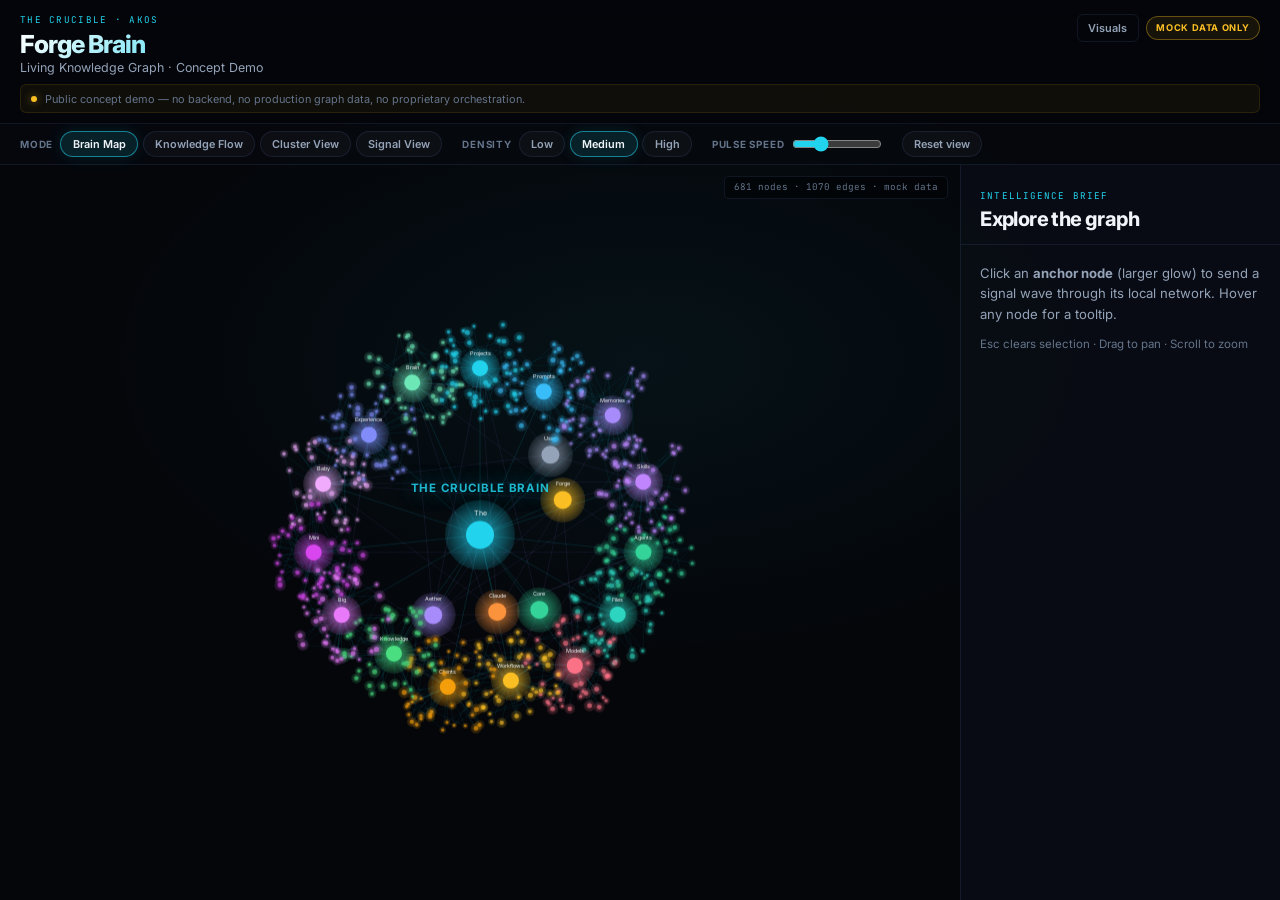
==== commit 8cc7924c: "feat(demo): living knowledge graph with canvas pulse animation Co-authored-by: Cursor <cursoragent@c" ====
--- a/demo/index.html
+++ b/demo/index.html
@@ -5,9 +5,9 @@
     <meta name="viewport" content="width=device-width, initial-scale=1.0" />
     <meta
       name="description"
-      content="Forge Brain — premium public concept demo for The Crucible AI Knowledge Operating System."
+      content="Forge Brain — living knowledge graph concept demo for The Crucible AKOS."
     />
-    <title>Forge Brain — Visual Intelligence Layer</title>
+    <title>Forge Brain — Living Knowledge Graph</title>
     <link rel="preconnect" href="https://fonts.googleapis.com" />
     <link rel="preconnect" href="https://fonts.gstatic.com" crossorigin />
     <link
@@ -17,96 +17,76 @@
     <link rel="stylesheet" href="styles.css" />
   </head>
   <body>
-    <canvas id="particles" aria-hidden="true"></canvas>
-    <div class="bg-vignette" aria-hidden="true"></div>
-    <div class="bg-neural" aria-hidden="true"></div>
-
     <div class="app">
       <header class="hero">
-        <div class="hero-top">
-          <div class="hero-brand">
-            <span class="hero-eyebrow">The Crucible · AKOS</span>
+        <div class="hero-row">
+          <div>
+            <p class="eyebrow">The Crucible · AKOS</p>
             <h1>Forge Brain</h1>
-            <p class="hero-tagline">Visual Intelligence Layer</p>
+            <p class="tagline">Living Knowledge Graph · Concept Demo</p>
           </div>
-          <div class="hero-meta">
-            <a class="hero-link" href="../docs/visuals/claude-application/README.md">Application visuals</a>
-            <span class="hero-badge">Concept Demo</span>
+          <div class="hero-badges">
+            <a class="link-btn" href="../docs/visuals/claude-application/README.md">Visuals</a>
+            <span class="badge">Mock Data Only</span>
           </div>
         </div>
-        <div class="notice-bar" role="note">
-          <span class="notice-dot" aria-hidden="true"></span>
-          Static public concept demo — no backend, no proprietary orchestration logic.
-        </div>
+        <p class="notice">
+          <span class="notice-pulse"></span>
+          Public concept demo — no backend, no production graph data, no proprietary orchestration.
+        </p>
       </header>
 
-      <div class="mode-bar" role="toolbar" aria-label="Display mode">
-        <span class="mode-label">View</span>
-        <div class="mode-toggles" id="mode-toggles"></div>
+      <div class="controls" role="toolbar" aria-label="Graph controls">
+        <div class="control-group">
+          <span class="control-label">Mode</span>
+          <div class="btn-row" id="mode-btns"></div>
+        </div>
+        <div class="control-group">
+          <span class="control-label">Density</span>
+          <div class="btn-row" id="density-btns"></div>
+        </div>
+        <div class="control-group">
+          <label class="control-label" for="pulse-speed">Pulse speed</label>
+          <input id="pulse-speed" type="range" min="0.4" max="2.5" step="0.1" value="1" />
+        </div>
+        <button type="button" class="reset-btn" id="reset-btn">Reset view</button>
       </div>
 
       <main class="stage">
-        <section class="graph-stage" id="graph-stage" aria-label="Crucible Brain radial map">
-          <svg id="graph-svg" aria-hidden="true">
-            <defs>
-              <filter id="edge-glow" x="-50%" y="-50%" width="200%" height="200%">
-                <feGaussianBlur stdDeviation="2.5" result="blur" />
-                <feMerge>
-                  <feMergeNode in="blur" />
-                  <feMergeNode in="SourceGraphic" />
-                </feMerge>
-              </filter>
-              <radialGradient id="hub-glow" cx="50%" cy="50%" r="50%">
-                <stop offset="0%" stop-color="rgba(34,211,238,0.35)" />
-                <stop offset="100%" stop-color="rgba(34,211,238,0)" />
-              </radialGradient>
-            </defs>
-            <g id="pulse-rings"></g>
-            <g id="spoke-layer"></g>
-            <g id="edge-layer"></g>
-          </svg>
-          <div id="nodes-layer"></div>
-
-          <aside class="legend-card" aria-label="Legend">
-            <h3>Map Legend</h3>
-            <ul class="legend-list">
-              <li><span class="dot inner"></span> First orbit — core systems</li>
-              <li><span class="dot outer"></span> Second orbit — platform layer</li>
-              <li><span class="dot planned"></span> Planned product</li>
-            </ul>
-            <p class="legend-tip">Click a node · Press Esc to clear</p>
-          </aside>
+        <section class="canvas-wrap" id="canvas-wrap">
+          <canvas id="graph-canvas" aria-label="Living knowledge graph"></canvas>
+          <div class="hub-label" id="hub-label">The Crucible Brain</div>
+          <div class="stats" id="stats" aria-live="polite"></div>
         </section>
 
-        <aside class="sidebar" aria-label="Node details">
+        <aside class="sidebar">
           <div class="sidebar-head">
-            <span class="sidebar-label">Intelligence Brief</span>
-            <h2 id="sidebar-heading">Select a node</h2>
+            <span class="sidebar-eyebrow">Intelligence Brief</span>
+            <h2 id="panel-title">Explore the graph</h2>
           </div>
           <div class="sidebar-body">
-            <div class="sidebar-empty" id="panel-empty">
-              <div class="empty-icon" aria-hidden="true">◎</div>
+            <div class="panel-empty" id="panel-empty">
               <p>
-                Explore the radial brain map. Each node is a <strong>public-safe concept</strong> —
-                not production code.
+                Click an <strong>anchor node</strong> (larger glow) to send a signal wave through its
+                local network. Hover any node for a tooltip.
               </p>
+              <p class="hint">Esc clears selection · Drag to pan · Scroll to zoom</p>
             </div>
-            <div class="sidebar-content" id="panel-content">
+            <div class="panel-content" id="panel-content">
               <div class="badge-row">
                 <span class="cat-badge" id="panel-category"></span>
-                <span class="orbit-badge" id="panel-orbit"></span>
+                <span class="orbit-badge" id="panel-cluster"></span>
               </div>
-              <h3 class="node-title" id="panel-title"></h3>
+              <h3 class="node-title" id="panel-node-title"></h3>
               <p class="node-desc" id="panel-desc"></p>
               <div class="conn-section">
                 <h4>Connected concepts</h4>
                 <div class="pill-row" id="rel-list"></div>
               </div>
-              <div class="boundary-note">
-                <strong>Public showcase boundary.</strong> Proprietary retrieval, prompt compiler
-                internals, embeddings, ranking, and production memory logic are not represented
-                here.
-              </div>
+              <p class="boundary">
+                <strong>Public showcase.</strong> No retrieval, embeddings, ranking, prompt compiler
+                internals, or production memory logic.
+              </p>
             </div>
           </div>
         </aside>
--- a/demo/styles.css
+++ b/demo/styles.css
@@ -1,15 +1,11 @@
 :root {
-  --bg: #030508;
-  --surface: rgba(8, 12, 22, 0.92);
+  --bg: #04060a;
+  --surface: rgba(9, 12, 20, 0.94);
   --border: rgba(100, 130, 200, 0.14);
   --text: #f1f5f9;
   --muted: #94a3b8;
   --dim: #64748b;
   --cyan: #22d3ee;
-  --violet: #a78bfa;
-  --amber: #fbbf24;
-  --emerald: #34d399;
-  --rose: #fb7185;
   --font: "Inter", system-ui, sans-serif;
   --mono: "JetBrains Mono", monospace;
 }
@@ -35,626 +31,287 @@
   -webkit-font-smoothing: antialiased;
 }
 
-#particles {
-  position: fixed;
-  inset: 0;
-  z-index: 0;
-  pointer-events: none;
-}
-
-.bg-vignette {
-  position: fixed;
-  inset: 0;
-  z-index: 0;
-  background: radial-gradient(ellipse 90% 80% at 50% 45%, transparent 30%, rgba(0, 0, 0, 0.65) 100%);
-  pointer-events: none;
-}
-
-.bg-neural {
-  position: fixed;
-  inset: 0;
-  z-index: 0;
-  background:
-    radial-gradient(ellipse 55% 45% at 50% 48%, rgba(34, 211, 238, 0.11) 0%, transparent 65%),
-    radial-gradient(ellipse 40% 30% at 75% 20%, rgba(167, 139, 250, 0.08) 0%, transparent 55%),
-    radial-gradient(ellipse 35% 25% at 15% 75%, rgba(52, 211, 153, 0.05) 0%, transparent 50%);
-  pointer-events: none;
-}
-
 .app {
-  position: relative;
-  z-index: 1;
   display: grid;
   grid-template-rows: auto auto 1fr;
   height: 100vh;
-}
-
-/* Hero */
+  background:
+    radial-gradient(ellipse 70% 55% at 50% 40%, rgba(34, 211, 238, 0.06) 0%, transparent 60%),
+    var(--bg);
+}
+
 .hero {
-  padding: 1rem 1.5rem 0.65rem;
+  padding: 0.9rem 1.25rem 0.6rem;
   border-bottom: 1px solid var(--border);
-  background: linear-gradient(180deg, rgba(6, 10, 18, 0.95) 0%, rgba(6, 10, 18, 0.6) 100%);
-  backdrop-filter: blur(16px);
-}
-
-.hero-top {
+  background: rgba(4, 6, 10, 0.9);
+  backdrop-filter: blur(12px);
+}
+
+.hero-row {
   display: flex;
   justify-content: space-between;
   align-items: flex-start;
   gap: 1rem;
-  margin-bottom: 0.75rem;
-}
-
-.hero-eyebrow {
-  display: block;
+  margin-bottom: 0.55rem;
+}
+
+.eyebrow {
   font-family: var(--mono);
-  font-size: 0.62rem;
-  font-weight: 500;
+  font-size: 0.58rem;
   letter-spacing: 0.14em;
   text-transform: uppercase;
   color: var(--cyan);
-  margin-bottom: 0.2rem;
-}
-
-.hero-brand h1 {
-  font-size: 1.75rem;
+  margin-bottom: 0.15rem;
+}
+
+.hero h1 {
+  font-size: 1.55rem;
   font-weight: 800;
   letter-spacing: -0.04em;
-  line-height: 1;
-  background: linear-gradient(135deg, #fff 20%, var(--cyan) 90%);
+  background: linear-gradient(135deg, #fff, var(--cyan));
   -webkit-background-clip: text;
   -webkit-text-fill-color: transparent;
   background-clip: text;
 }
 
-.hero-tagline {
-  margin-top: 0.15rem;
-  font-size: 0.85rem;
-  color: var(--muted);
-  font-weight: 500;
-}
-
-.hero-meta {
+.tagline {
+  font-size: 0.78rem;
+  color: var(--muted);
+  margin-top: 0.1rem;
+}
+
+.hero-badges {
+  display: flex;
+  gap: 0.45rem;
+  align-items: center;
+}
+
+.link-btn {
+  font-size: 0.68rem;
+  font-weight: 600;
+  color: var(--muted);
+  text-decoration: none;
+  padding: 0.35rem 0.65rem;
+  border: 1px solid var(--border);
+  border-radius: 6px;
+}
+
+.link-btn:hover {
+  color: var(--text);
+  border-color: rgba(34, 211, 238, 0.4);
+}
+
+.badge {
+  font-size: 0.58rem;
+  font-weight: 700;
+  text-transform: uppercase;
+  letter-spacing: 0.07em;
+  padding: 0.35rem 0.6rem;
+  border-radius: 999px;
+  color: #fbbf24;
+  border: 1px solid rgba(251, 191, 36, 0.35);
+  background: rgba(251, 191, 36, 0.08);
+}
+
+.notice {
   display: flex;
   align-items: center;
   gap: 0.5rem;
-  flex-shrink: 0;
-}
-
-.hero-link {
-  font-size: 0.7rem;
-  font-weight: 600;
-  color: var(--muted);
-  text-decoration: none;
-  padding: 0.4rem 0.75rem;
-  border-radius: 8px;
-  border: 1px solid var(--border);
-  transition: all 0.2s ease;
-}
-
-.hero-link:hover {
-  color: var(--text);
-  border-color: rgba(34, 211, 238, 0.4);
-  background: rgba(34, 211, 238, 0.06);
-}
-
-.hero-badge {
-  font-size: 0.62rem;
-  font-weight: 700;
-  letter-spacing: 0.08em;
-  text-transform: uppercase;
-  padding: 0.4rem 0.7rem;
-  border-radius: 999px;
-  color: var(--amber);
-  border: 1px solid rgba(251, 191, 36, 0.35);
-  background: rgba(251, 191, 36, 0.08);
-}
-
-.notice-bar {
-  display: flex;
-  align-items: center;
-  gap: 0.55rem;
-  padding: 0.45rem 0.75rem;
-  border-radius: 8px;
-  font-size: 0.72rem;
-  color: var(--muted);
+  font-size: 0.68rem;
+  color: var(--dim);
+  padding: 0.4rem 0.65rem;
+  border-radius: 6px;
   background: rgba(251, 191, 36, 0.05);
-  border: 1px solid rgba(251, 191, 36, 0.12);
-}
-
-.notice-dot {
+  border: 1px solid rgba(251, 191, 36, 0.1);
+}
+
+.notice-pulse {
   width: 6px;
   height: 6px;
   border-radius: 50%;
-  background: var(--amber);
-  box-shadow: 0 0 8px rgba(251, 191, 36, 0.6);
-  animation: blink 2.5s ease-in-out infinite;
+  background: #fbbf24;
+  box-shadow: 0 0 8px rgba(251, 191, 36, 0.5);
+  animation: blink 2s ease-in-out infinite;
 }
 
 @keyframes blink {
-  0%,
-  100% {
-    opacity: 1;
-  }
   50% {
-    opacity: 0.35;
-  }
-}
-
-/* Mode bar */
-.mode-bar {
-  display: flex;
+    opacity: 0.3;
+  }
+}
+
+.controls {
+  display: flex;
+  flex-wrap: wrap;
   align-items: center;
-  gap: 0.75rem;
-  padding: 0.5rem 1.5rem;
+  gap: 0.75rem 1.25rem;
+  padding: 0.45rem 1.25rem;
   border-bottom: 1px solid var(--border);
-  background: rgba(5, 8, 14, 0.85);
-}
-
-.mode-label {
-  font-size: 0.65rem;
+  background: rgba(6, 8, 14, 0.92);
+}
+
+.control-group {
+  display: flex;
+  align-items: center;
+  gap: 0.45rem;
+}
+
+.control-label {
+  font-size: 0.62rem;
   font-weight: 700;
   text-transform: uppercase;
-  letter-spacing: 0.1em;
-  color: var(--dim);
-}
-
-.mode-toggles {
-  display: flex;
-  gap: 0.35rem;
-  flex-wrap: wrap;
-}
-
-.mode-toggles button {
+  letter-spacing: 0.08em;
+  color: var(--dim);
+}
+
+.btn-row {
+  display: flex;
+  gap: 0.3rem;
+}
+
+.btn-row button,
+.reset-btn {
   font-family: var(--font);
-  font-size: 0.72rem;
+  font-size: 0.68rem;
   font-weight: 600;
-  padding: 0.38rem 0.85rem;
+  padding: 0.32rem 0.7rem;
   border-radius: 999px;
   border: 1px solid var(--border);
   background: rgba(255, 255, 255, 0.03);
   color: var(--muted);
   cursor: pointer;
-  transition: all 0.22s ease;
-}
-
-.mode-toggles button:hover {
+  transition: all 0.2s ease;
+}
+
+.btn-row button:hover,
+.reset-btn:hover {
   color: var(--text);
-  border-color: rgba(34, 211, 238, 0.35);
-}
-
-.mode-toggles button.active {
+  border-color: rgba(34, 211, 238, 0.4);
+}
+
+.btn-row button.active {
   color: var(--text);
   border-color: rgba(34, 211, 238, 0.55);
-  background: linear-gradient(135deg, rgba(34, 211, 238, 0.18), rgba(167, 139, 250, 0.12));
-  box-shadow: 0 0 20px rgba(34, 211, 238, 0.15);
-}
-
-/* Stage */
+  background: rgba(34, 211, 238, 0.12);
+  box-shadow: 0 0 16px rgba(34, 211, 238, 0.12);
+}
+
+#pulse-speed {
+  width: 90px;
+  accent-color: var(--cyan);
+}
+
 .stage {
   display: grid;
-  grid-template-columns: 1fr 340px;
+  grid-template-columns: 1fr 320px;
   min-height: 0;
-  overflow: hidden;
-}
-
-.graph-stage {
+}
+
+.canvas-wrap {
   position: relative;
   min-height: 0;
   overflow: hidden;
-}
-
-#graph-svg {
-  position: absolute;
-  inset: 0;
+  cursor: grab;
+}
+
+.canvas-wrap:active {
+  cursor: grabbing;
+}
+
+#graph-canvas {
+  display: block;
   width: 100%;
   height: 100%;
+}
+
+.hub-label {
+  position: absolute;
+  left: 50%;
+  top: 50%;
+  transform: translate(-50%, -52px);
+  font-size: 0.72rem;
+  font-weight: 700;
+  letter-spacing: 0.06em;
+  text-transform: uppercase;
+  color: rgba(34, 211, 238, 0.85);
+  text-shadow: 0 0 20px rgba(34, 211, 238, 0.5);
   pointer-events: none;
-}
-
-.pulse-ring {
-  fill: none;
-  stroke: rgba(34, 211, 238, 0.2);
-  stroke-width: 1;
-  transform-origin: center;
-  transform-box: fill-box;
-}
-
-.pulse-1 {
-  animation: pulse-expand 4s ease-out infinite;
-}
-.pulse-2 {
-  animation: pulse-expand 4s ease-out infinite 1.3s;
-}
-.pulse-3 {
-  animation: pulse-expand 4s ease-out infinite 2.6s;
-}
-
-@keyframes pulse-expand {
-  0% {
-    stroke-opacity: 0.55;
-    transform: scale(0.85);
-  }
-  100% {
-    stroke-opacity: 0;
-    transform: scale(1.35);
-  }
-}
-
-.hub-glow-disc {
-  animation: hub-breathe 5s ease-in-out infinite;
-}
-
-@keyframes hub-breathe {
-  0%,
-  100% {
-    opacity: 0.7;
-  }
-  50% {
-    opacity: 1;
-  }
-}
-
-.spoke,
-.edge {
-  fill: none;
-  stroke-linecap: round;
-  transition:
-    stroke 0.35s ease,
-    stroke-width 0.35s ease,
-    opacity 0.35s ease;
-}
-
-.spoke {
-  stroke: rgba(148, 163, 184, 0.08);
-  stroke-width: 1;
-}
-
-.edge {
-  stroke: rgba(148, 163, 184, 0.1);
-  stroke-width: 1;
-}
-
-.spoke.edge-hot,
-.edge.edge-hot {
-  stroke: var(--cyan);
-  stroke-width: 2.2;
-  opacity: 1;
-  filter: url(#edge-glow);
-}
-
-.spoke.edge-warm,
-.edge.edge-warm {
-  stroke: rgba(34, 211, 238, 0.45);
-  stroke-width: 1.4;
-  opacity: 0.85;
-}
-
-.spoke.edge-dim,
-.edge.edge-dim {
-  opacity: 0.04;
-}
-
-#nodes-layer {
+  z-index: 2;
+}
+
+.stats {
   position: absolute;
-  inset: 0;
-}
-
-/* Nodes */
-.node {
-  position: absolute;
-  transform: translate(-50%, -50%);
-  background: none;
-  border: none;
-  padding: 0;
-  cursor: pointer;
-  z-index: 2;
-  font: inherit;
-  color: inherit;
-}
-
-.node.selected {
-  z-index: 20;
-}
-
-.node-card {
-  position: relative;
-  display: flex;
-  flex-direction: column;
-  align-items: center;
-  gap: 0.45rem;
-  transition: transform 0.35s cubic-bezier(0.34, 1.45, 0.64, 1);
-}
-
-.node-glow {
-  position: absolute;
-  inset: -8px -12px;
-  border-radius: 16px;
-  opacity: 0;
-  transition: opacity 0.3s ease;
-  background: radial-gradient(circle, rgba(34, 211, 238, 0.2), transparent 70%);
-}
-
-.node:hover .node-glow,
-.node.selected .node-glow,
-.node.mode-active .node-glow {
-  opacity: 1;
-}
-
-.node-icon {
-  display: flex;
-  align-items: center;
-  justify-content: center;
-  border-radius: 50%;
+  top: 0.65rem;
+  right: 0.75rem;
   font-family: var(--mono);
-  font-weight: 500;
-  border: 1px solid rgba(255, 255, 255, 0.16);
-  position: relative;
-  z-index: 1;
-  transition:
-    box-shadow 0.35s ease,
-    transform 0.35s ease,
-    border-color 0.35s ease;
-}
-
-.node-label {
-  font-size: 0.72rem;
-  font-weight: 650;
-  text-align: center;
-  color: var(--muted);
-  line-height: 1.2;
-  max-width: 110px;
-  text-shadow: 0 2px 12px rgba(0, 0, 0, 0.9);
-  transition: color 0.25s ease;
-}
-
-.node:hover .node-card,
-.node.selected .node-card,
-.node:focus-visible .node-card {
-  transform: scale(1.1);
-}
-
-.node:hover .node-label,
-.node.selected .node-label,
-.node.mode-active .node-label {
-  color: var(--text);
-}
-
-.node.dimmed,
-.node.mode-dim {
-  opacity: 0.15;
+  font-size: 0.58rem;
+  color: var(--dim);
+  padding: 0.3rem 0.55rem;
+  border-radius: 5px;
+  background: rgba(0, 0, 0, 0.45);
+  border: 1px solid var(--border);
   pointer-events: none;
 }
 
-.node.dimmed .node-card,
-.node.mode-dim .node-card {
-  transform: scale(0.88);
-}
-
-/* Hub */
-.node.hub .node-icon {
-  width: 96px;
-  height: 96px;
-  font-size: 1.1rem;
-  background: radial-gradient(circle at 30% 25%, rgba(34, 211, 238, 0.5), rgba(88, 28, 135, 0.35) 55%, rgba(3, 5, 8, 0.95));
-  box-shadow:
-    0 0 50px rgba(34, 211, 238, 0.45),
-    0 0 100px rgba(167, 139, 250, 0.2),
-    inset 0 0 30px rgba(34, 211, 238, 0.15);
-  animation: hub-icon-pulse 4s ease-in-out infinite;
-}
-
-.node.hub .node-label {
-  font-size: 0.82rem;
-  font-weight: 800;
-  color: var(--text);
-  max-width: 130px;
-}
-
-@keyframes hub-icon-pulse {
-  0%,
-  100% {
-    box-shadow:
-      0 0 50px rgba(34, 211, 238, 0.45),
-      0 0 100px rgba(167, 139, 250, 0.2),
-      inset 0 0 30px rgba(34, 211, 238, 0.15);
-  }
-  50% {
-    box-shadow:
-      0 0 70px rgba(34, 211, 238, 0.6),
-      0 0 120px rgba(167, 139, 250, 0.3),
-      inset 0 0 40px rgba(34, 211, 238, 0.22);
-  }
-}
-
-/* Inner orbit */
-.node.orbit-inner .node-icon {
-  width: 58px;
-  height: 58px;
-  font-size: 0.72rem;
-}
-
-/* Outer orbit */
-.node.orbit-outer .node-icon {
-  width: 50px;
-  height: 50px;
-  font-size: 0.65rem;
-}
-
-.node.intelligence .node-icon {
-  background: radial-gradient(circle at 30% 25%, rgba(167, 139, 250, 0.65), rgba(76, 29, 149, 0.45));
-  box-shadow: 0 0 24px rgba(167, 139, 250, 0.35);
-}
-
-.node.services .node-icon {
-  background: radial-gradient(circle at 30% 25%, rgba(34, 211, 238, 0.55), rgba(14, 116, 144, 0.45));
-  box-shadow: 0 0 22px rgba(34, 211, 238, 0.3);
-}
-
-.node.products .node-icon {
-  background: radial-gradient(circle at 30% 25%, rgba(52, 211, 153, 0.55), rgba(6, 78, 59, 0.45));
-  box-shadow: 0 0 22px rgba(52, 211, 153, 0.28);
-}
-
-.node.products.planned .node-icon {
-  background: radial-gradient(circle at 30% 25%, rgba(100, 116, 139, 0.5), rgba(30, 41, 59, 0.55));
-  box-shadow: 0 0 14px rgba(100, 116, 139, 0.2);
-  border-style: dashed;
-}
-
-.node.workspace .node-icon {
-  background: radial-gradient(circle at 30% 25%, rgba(251, 191, 36, 0.6), rgba(146, 64, 14, 0.45));
-  box-shadow: 0 0 26px rgba(251, 191, 36, 0.35);
-}
-
-.node.selected .node-icon {
-  border-color: rgba(255, 255, 255, 0.45);
-}
-
-.node:focus-visible {
-  outline: none;
-}
-
-.node:focus-visible .node-icon {
-  outline: 2px solid rgba(34, 211, 238, 0.6);
-  outline-offset: 3px;
-}
-
-/* Legend */
-.legend-card {
-  position: absolute;
-  bottom: 1rem;
-  left: 1rem;
-  z-index: 5;
-  padding: 0.85rem 1rem;
-  border-radius: 12px;
-  background: var(--surface);
-  border: 1px solid var(--border);
-  backdrop-filter: blur(20px);
-  box-shadow: 0 12px 40px rgba(0, 0, 0, 0.4);
-}
-
-.legend-card h3 {
-  font-size: 0.62rem;
-  font-weight: 700;
-  text-transform: uppercase;
-  letter-spacing: 0.1em;
-  color: var(--dim);
-  margin-bottom: 0.5rem;
-}
-
-.legend-list {
-  list-style: none;
-  font-size: 0.68rem;
-  color: var(--muted);
-  display: flex;
-  flex-direction: column;
-  gap: 0.35rem;
-}
-
-.legend-list li {
-  display: flex;
-  align-items: center;
-  gap: 0.45rem;
-}
-
-.dot {
-  width: 8px;
-  height: 8px;
-  border-radius: 50%;
-  flex-shrink: 0;
-}
-
-.dot.inner {
-  background: var(--cyan);
-  box-shadow: 0 0 8px rgba(34, 211, 238, 0.5);
-}
-.dot.outer {
-  background: var(--violet);
-  box-shadow: 0 0 8px rgba(167, 139, 250, 0.4);
-}
-.dot.planned {
-  background: transparent;
-  border: 1px dashed var(--dim);
-}
-
-.legend-tip {
-  margin-top: 0.55rem;
-  padding-top: 0.5rem;
-  border-top: 1px solid var(--border);
-  font-size: 0.62rem;
-  color: var(--dim);
-}
-
-/* Sidebar */
 .sidebar {
   display: flex;
   flex-direction: column;
   border-left: 1px solid var(--border);
-  background: linear-gradient(180deg, rgba(8, 12, 22, 0.98) 0%, rgba(5, 8, 14, 0.95) 100%);
-  backdrop-filter: blur(24px);
+  background: var(--surface);
   min-height: 0;
 }
 
 .sidebar-head {
-  padding: 1.25rem 1.35rem 1rem;
+  padding: 1.1rem 1.2rem 0.85rem;
   border-bottom: 1px solid var(--border);
 }
 
-.sidebar-label {
-  display: block;
+.sidebar-eyebrow {
   font-family: var(--mono);
-  font-size: 0.6rem;
+  font-size: 0.58rem;
   letter-spacing: 0.12em;
   text-transform: uppercase;
   color: var(--cyan);
-  margin-bottom: 0.35rem;
 }
 
 .sidebar-head h2 {
-  font-size: 1.35rem;
+  font-size: 1.25rem;
   font-weight: 750;
   letter-spacing: -0.03em;
-  line-height: 1.2;
+  margin-top: 0.25rem;
 }
 
 .sidebar-body {
   flex: 1;
   overflow-y: auto;
-  padding: 1.25rem 1.35rem;
-}
-
-.sidebar-empty {
-  display: flex;
-  flex-direction: column;
-  align-items: center;
-  text-align: center;
-  gap: 0.75rem;
-  padding: 2rem 0.5rem;
-  color: var(--muted);
-  font-size: 0.85rem;
+  padding: 1.1rem 1.2rem;
+}
+
+.panel-empty {
+  font-size: 0.82rem;
   line-height: 1.55;
-}
-
-.empty-icon {
-  font-size: 2rem;
-  opacity: 0.35;
-  color: var(--cyan);
-}
-
-.sidebar-content {
+  color: var(--muted);
+}
+
+.panel-empty .hint {
+  margin-top: 0.75rem;
+  font-size: 0.72rem;
+  color: var(--dim);
+}
+
+.panel-content {
   display: none;
 }
 
-.sidebar-content.active {
+.panel-content.active {
   display: block;
-  animation: fade-up 0.35s ease;
-}
-
-@keyframes fade-up {
+  animation: up 0.3s ease;
+}
+
+@keyframes up {
   from {
     opacity: 0;
-    transform: translateY(8px);
+    transform: translateY(6px);
   }
   to {
     opacity: 1;
@@ -665,18 +322,23 @@
 .badge-row {
   display: flex;
   flex-wrap: wrap;
-  gap: 0.4rem;
-  margin-bottom: 0.85rem;
+  gap: 0.35rem;
+  margin-bottom: 0.7rem;
 }
 
 .cat-badge,
 .orbit-badge {
-  font-size: 0.6rem;
+  font-size: 0.58rem;
   font-weight: 700;
   text-transform: uppercase;
   letter-spacing: 0.06em;
-  padding: 0.22rem 0.55rem;
-  border-radius: 5px;
+  padding: 0.2rem 0.5rem;
+  border-radius: 4px;
+}
+
+.cat-badge {
+  background: rgba(34, 211, 238, 0.12);
+  color: var(--cyan);
 }
 
 .orbit-badge {
@@ -685,119 +347,88 @@
   border: 1px solid var(--border);
 }
 
-.cat-badge.hub {
-  background: rgba(34, 211, 238, 0.12);
-  color: var(--cyan);
-}
-.cat-badge.intelligence {
-  background: rgba(167, 139, 250, 0.15);
-  color: var(--violet);
-}
-.cat-badge.services {
-  background: rgba(34, 211, 238, 0.1);
-  color: var(--cyan);
-}
-.cat-badge.products {
-  background: rgba(52, 211, 153, 0.12);
-  color: var(--emerald);
-}
-.cat-badge.workspace {
-  background: rgba(251, 191, 36, 0.12);
-  color: var(--amber);
-}
-
 .node-title {
-  font-size: 1.5rem;
+  font-size: 1.35rem;
   font-weight: 750;
-  letter-spacing: -0.03em;
-  margin-bottom: 0.75rem;
+  margin-bottom: 0.65rem;
 }
 
 .node-desc {
-  font-size: 0.84rem;
-  line-height: 1.65;
-  color: var(--muted);
-  margin-bottom: 1.25rem;
+  font-size: 0.8rem;
+  line-height: 1.6;
+  color: var(--muted);
+  margin-bottom: 1rem;
 }
 
 .conn-section h4 {
-  font-size: 0.65rem;
+  font-size: 0.62rem;
   font-weight: 700;
   text-transform: uppercase;
   letter-spacing: 0.08em;
   color: var(--dim);
-  margin-bottom: 0.55rem;
+  margin-bottom: 0.45rem;
 }
 
 .pill-row {
   display: flex;
   flex-wrap: wrap;
-  gap: 0.4rem;
+  gap: 0.35rem;
 }
 
 .pill {
   font-family: var(--font);
-  font-size: 0.74rem;
+  font-size: 0.7rem;
   font-weight: 600;
-  padding: 0.4rem 0.75rem;
+  padding: 0.35rem 0.65rem;
   border-radius: 999px;
   border: 1px solid var(--border);
   background: rgba(255, 255, 255, 0.04);
   color: var(--muted);
   cursor: pointer;
-  transition: all 0.2s ease;
 }
 
 .pill:hover {
   color: var(--text);
   border-color: rgba(34, 211, 238, 0.45);
   background: rgba(34, 211, 238, 0.1);
-  box-shadow: 0 0 16px rgba(34, 211, 238, 0.12);
-}
-
-.boundary-note {
-  margin-top: 1.35rem;
-  padding: 0.75rem 0.85rem;
-  border-radius: 10px;
-  font-size: 0.7rem;
+}
+
+.boundary {
+  margin-top: 1.1rem;
+  padding: 0.65rem 0.75rem;
+  border-radius: 8px;
+  font-size: 0.68rem;
   line-height: 1.5;
   color: var(--dim);
   background: rgba(251, 191, 36, 0.05);
-  border: 1px solid rgba(251, 191, 36, 0.14);
-}
-
-.boundary-note strong {
-  color: var(--amber);
-  font-weight: 600;
+  border: 1px solid rgba(251, 191, 36, 0.12);
+}
+
+.boundary strong {
+  color: #fbbf24;
 }
 
 .tooltip {
   position: fixed;
-  z-index: 200;
-  max-width: 280px;
-  padding: 0.6rem 0.9rem;
-  border-radius: 10px;
-  font-size: 0.76rem;
-  line-height: 1.45;
-  color: var(--text);
-  background: rgba(10, 14, 24, 0.96);
-  border: 1px solid var(--border);
-  box-shadow: 0 16px 48px rgba(0, 0, 0, 0.55);
+  z-index: 300;
+  max-width: 260px;
+  padding: 0.5rem 0.75rem;
+  border-radius: 8px;
+  font-size: 0.72rem;
+  line-height: 1.4;
+  background: rgba(8, 12, 20, 0.96);
+  border: 1px solid var(--border);
+  box-shadow: 0 12px 40px rgba(0, 0, 0, 0.55);
   pointer-events: none;
   opacity: 0;
-  transform: translateY(6px);
-  transition:
-    opacity 0.2s ease,
-    transform 0.2s ease;
+  transition: opacity 0.15s ease;
 }
 
 .tooltip.visible {
   opacity: 1;
-  transform: translateY(0);
-}
-
-/* Responsive */
-@media (max-width: 960px) {
+}
+
+@media (max-width: 900px) {
   .stage {
     grid-template-columns: 1fr;
     grid-template-rows: 1fr auto;
@@ -806,58 +437,22 @@
   .sidebar {
     border-left: none;
     border-top: 1px solid var(--border);
-    max-height: 42vh;
-  }
-
-  .legend-card {
-    top: 0.5rem;
-    bottom: auto;
-    left: 0.5rem;
-    right: 0.5rem;
-    padding: 0.6rem 0.75rem;
-  }
-
-  .legend-list {
-    flex-direction: row;
-    flex-wrap: wrap;
-    gap: 0.5rem 1rem;
-  }
-
-  .hero-top {
-    flex-direction: column;
-  }
-
-  .hero-brand h1 {
-    font-size: 1.45rem;
+    max-height: 38vh;
+  }
+
+  .hub-label {
+    font-size: 0.62rem;
+    transform: translate(-50%, -42px);
   }
 }
 
 @media (max-width: 520px) {
-  .mode-bar {
+  .controls {
     flex-direction: column;
     align-items: flex-start;
-    gap: 0.4rem;
-  }
-
-  .node.hub .node-icon {
-    width: 76px;
-    height: 76px;
-  }
-
-  .node.orbit-inner .node-icon {
-    width: 48px;
-    height: 48px;
-    font-size: 0.62rem;
-  }
-
-  .node.orbit-outer .node-icon {
-    width: 42px;
-    height: 42px;
-    font-size: 0.58rem;
-  }
-
-  .node-label {
-    font-size: 0.62rem;
-    max-width: 80px;
-  }
-}
+  }
+
+  .hero h1 {
+    font-size: 1.25rem;
+  }
+}
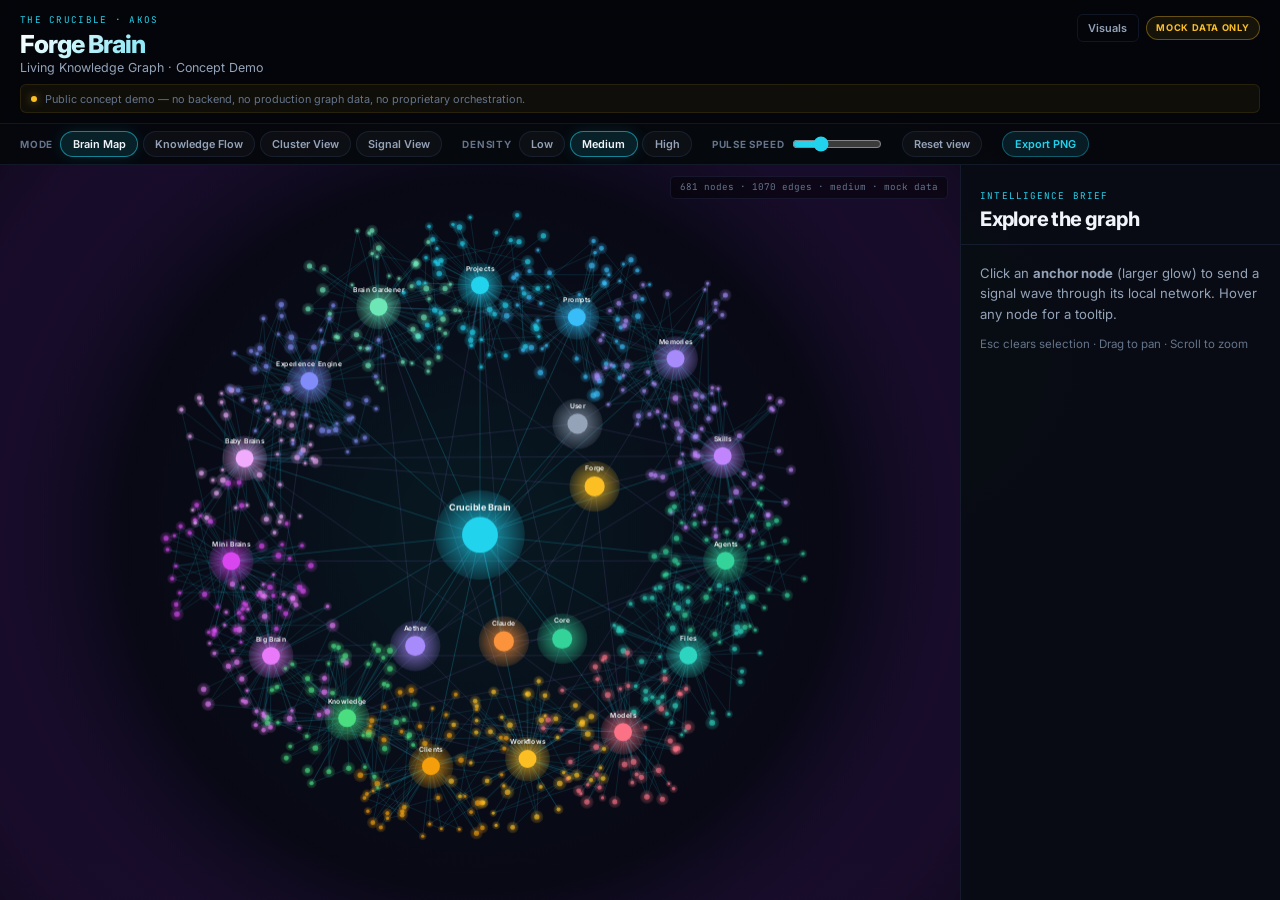
==== commit 26344c7b: "feat(demo): polish graph scale, screenshot export, and README capture guide Co-authored-by: Cursor <" ====
--- a/demo/index.html
+++ b/demo/index.html
@@ -50,6 +50,7 @@
           <input id="pulse-speed" type="range" min="0.4" max="2.5" step="0.1" value="1" />
         </div>
         <button type="button" class="reset-btn" id="reset-btn">Reset view</button>
+        <button type="button" class="export-btn" id="export-btn">Export PNG</button>
       </div>
 
       <main class="stage">
--- a/demo/styles.css
+++ b/demo/styles.css
@@ -184,9 +184,28 @@
 }
 
 .btn-row button:hover,
-.reset-btn:hover {
+.reset-btn:hover,
+.export-btn:hover {
   color: var(--text);
   border-color: rgba(34, 211, 238, 0.4);
+}
+
+.export-btn {
+  font-family: var(--font);
+  font-size: 0.68rem;
+  font-weight: 600;
+  padding: 0.32rem 0.75rem;
+  border-radius: 999px;
+  border: 1px solid rgba(34, 211, 238, 0.35);
+  background: rgba(34, 211, 238, 0.1);
+  color: var(--cyan);
+  cursor: pointer;
+  transition: all 0.2s ease;
+}
+
+.export-btn:hover {
+  background: rgba(34, 211, 238, 0.18);
+  box-shadow: 0 0 18px rgba(34, 211, 238, 0.15);
 }
 
 .btn-row button.active {
@@ -225,18 +244,7 @@
 }
 
 .hub-label {
-  position: absolute;
-  left: 50%;
-  top: 50%;
-  transform: translate(-50%, -52px);
-  font-size: 0.72rem;
-  font-weight: 700;
-  letter-spacing: 0.06em;
-  text-transform: uppercase;
-  color: rgba(34, 211, 238, 0.85);
-  text-shadow: 0 0 20px rgba(34, 211, 238, 0.5);
-  pointer-events: none;
-  z-index: 2;
+  display: none;
 }
 
 .stats {
@@ -439,11 +447,6 @@
     border-top: 1px solid var(--border);
     max-height: 38vh;
   }
-
-  .hub-label {
-    font-size: 0.62rem;
-    transform: translate(-50%, -42px);
-  }
 }
 
 @media (max-width: 520px) {
